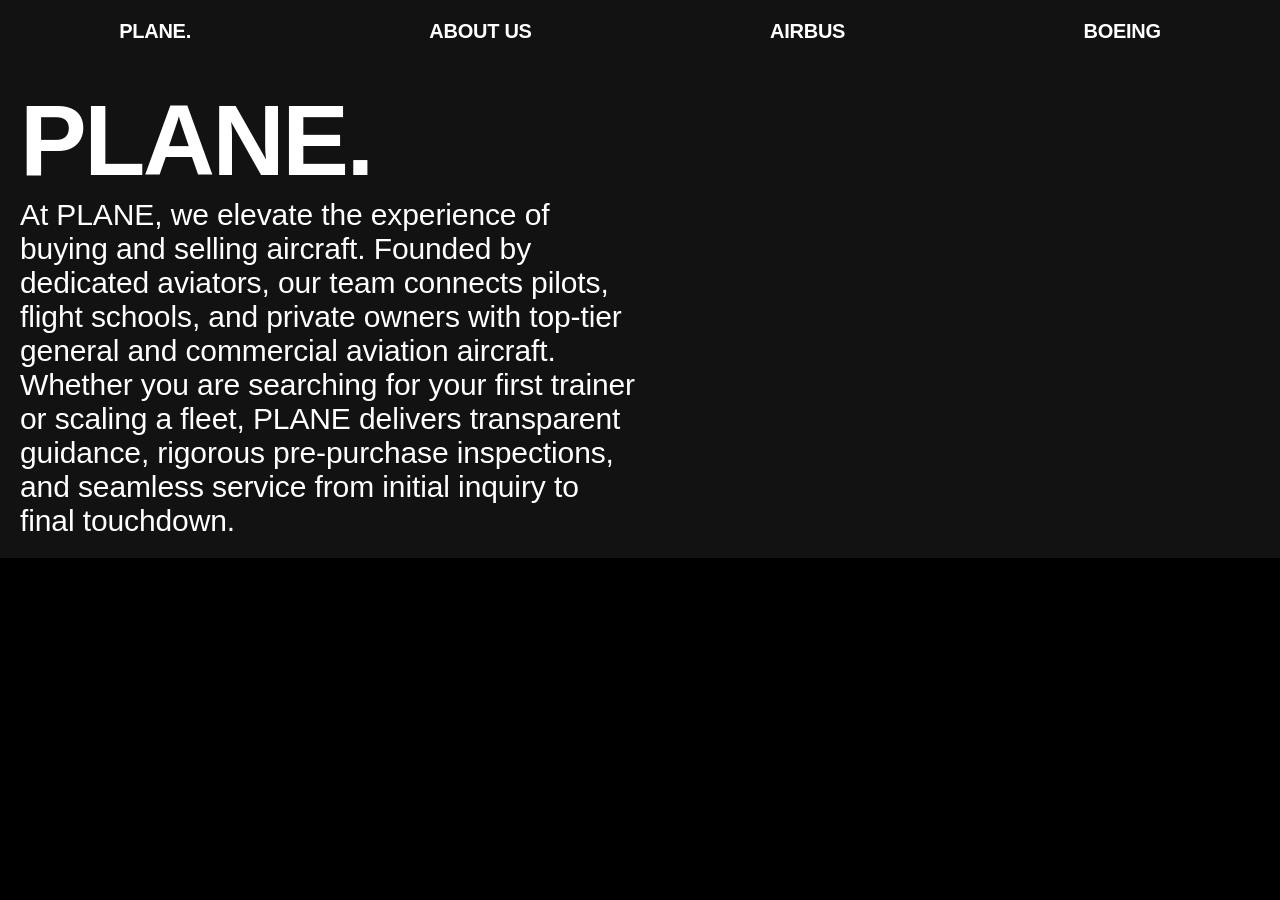
==== index.html @ 53ef4f74 "Cool" ====
<html lang="en">
<head>
    <meta charset="UTF-8">
    <meta name="viewport" content="width=, initial-scale=1.0">
    <title>Plane.</title>
    <link rel="stylesheet" href="style.css">
    
</head>
<body>
    <header class="navigate">
    <a href="#about">PLANE.</a>
    <a href="#about">ABOUT US</a>
    <a href="#airbus">AIRBUS</a>    
    <a href="#boeing">BOEING</a>
    </header>
   <div class="main-content">
    <div class="ABOUT">
        <h1>PLANE.</h1>
        <p>At PLANE, we elevate the experience of buying and selling aircraft. 
           Founded by dedicated aviators, our team connects pilots, flight schools, 
           and private owners with top-tier general and commercial aviation aircraft. 
           Whether you are searching for your first trainer or scaling a fleet, 
           PLANE delivers transparent guidance, rigorous pre-purchase inspections, 
           and seamless service from initial inquiry to final touchdown.</p>
    </div>
    
    <div class="Top">
        <video autoplay loop muted>
            <source src="plane.mp4" type="video/mp4">
            Your browser does not support the video tag.
        </video>
    </div>
</div>
    <script src="plane.js"></script>
</body>
</html>
---- style.css ----
html, body, *{
    font-size: 10px;
    box-sizing: border-box;
    margin: 0;
    padding: 0;
    
}
body::-webkit-scrollbar {
  display: none;
}
body {
  font-family: 'Inter', -apple-system, BlinkMacSystemFont, 'Helvetica Neue', Helvetica, Arial, sans-serif;
  letter-spacing: -0.011em; /* Gives it that tight, technical modern editorial feel */
  background-color: black;
}

h1, h2, h3, .navigate {
  font-family: 'Inter', sans-serif;
  font-weight: 700;
  letter-spacing: -0.025em; /* Match Anduril's display typography density */
}
header{
    margin: 0;
    display: flex;
    justify-content: space-around;
    background-color: #131212;
}
header a {
    text-decoration: none;
    color: #ffff;
  cursor: pointer;
  text-align: center;
  font-size: 2rem;
  padding: 2rem;
  
}
header a:hover{
    opacity: 0.5
    
}
.main-content {
  display: flex;
  align-items: center;
  justify-content: space-between;
  padding: 2rem;
  background-color: #131212;
  width: 100%;
  box-sizing: border-box;
  transition: transform 1s cubic-bezier(0.16, 1, 0.3, 1),
              background-color 1s ease,
              border-color 1s ease,
              box-shadow 1s ease,
              color 1s ease; /* Added for smooth text transition */
}

.ABOUT {
    width: 50%;
}

.Top {
    width: 45%;
}

.Top video {
    width: 100%;
    height: auto;
    display: block;
   
}

h1 {
    font-size: 10rem; /* Adjusted from 20rem so it fits nicely next to the video */
    color: #ffff;
}

p {
    color: #ffff;
    font-size: 3rem; /* Adjusted for better readability */
}

/* Base styling for the card */


/* The Hover State */
/* The Hover State */
.main-content:hover {
  
  background-color: #fff;
  box-shadow: 0 16px 32px rgba(0, 0, 0, 0.7);
}

/* Force text elements inside main-content to turn black on hover */
.main-content:hover h1,
.main-content:hover p {
  color: black;
  transition: color 0.3s ease;
}
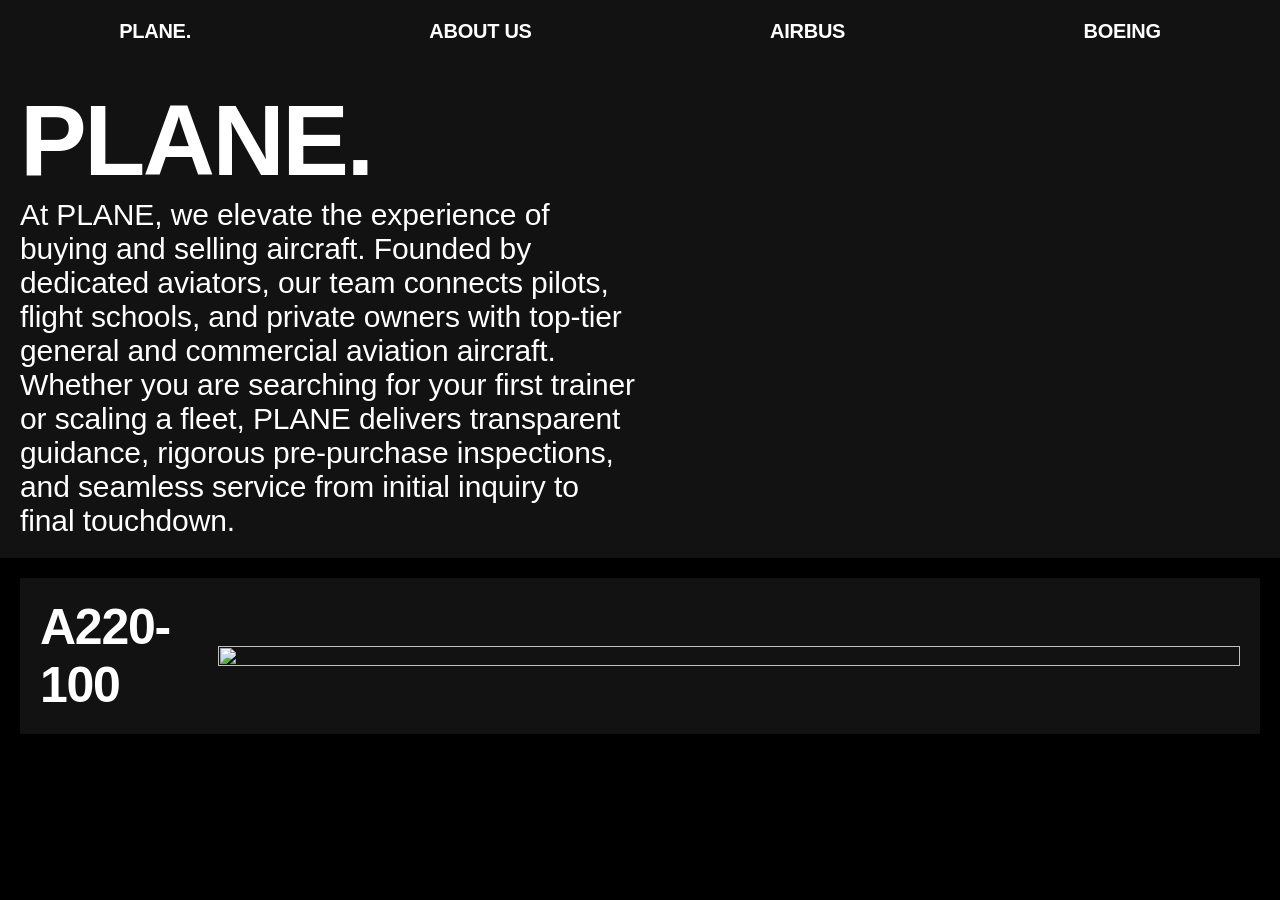
==== commit 0c96c67f: "6" ====
--- a/index.html
+++ b/index.html
@@ -31,6 +31,13 @@
         </video>
     </div>
 </div>
+<div class="container">
+<div class="card">
+        <h2 class="card-header">A220-100</h2>
+        <img src="https://encrypted-tbn1.gstatic.com/licensed-image?q=tbn:ANd9GcSKu6mQt4HBHZ-F_KvKu3TH2N2bDoMMQAUmOzMV6qWQirUjrm4Hdddm3BwgilgSZl32BV92_m4as-ddnFs" alt="" />
+        <p></p>
+      </div>
     <script src="plane.js"></script>
+    </div>
 </body>
 </html>
--- a/style.css
+++ b/style.css
@@ -94,4 +94,30 @@
 .main-content:hover p {
   color: black;
   transition: color 0.3s ease;
-}+}
+
+
+.container {
+  padding: 2rem;
+}
+.card {
+  display: flex;
+  align-items: center;
+  justify-content: space-between;
+  padding: 2rem;
+  background-color: #131212;
+  width: 100%;
+
+}
+
+.card h2 {
+    font-size: 5rem;
+    color: #ffff;
+
+  }
+
+.card img {
+  width: 100%;
+  height: auto;
+  display: block;
+  }
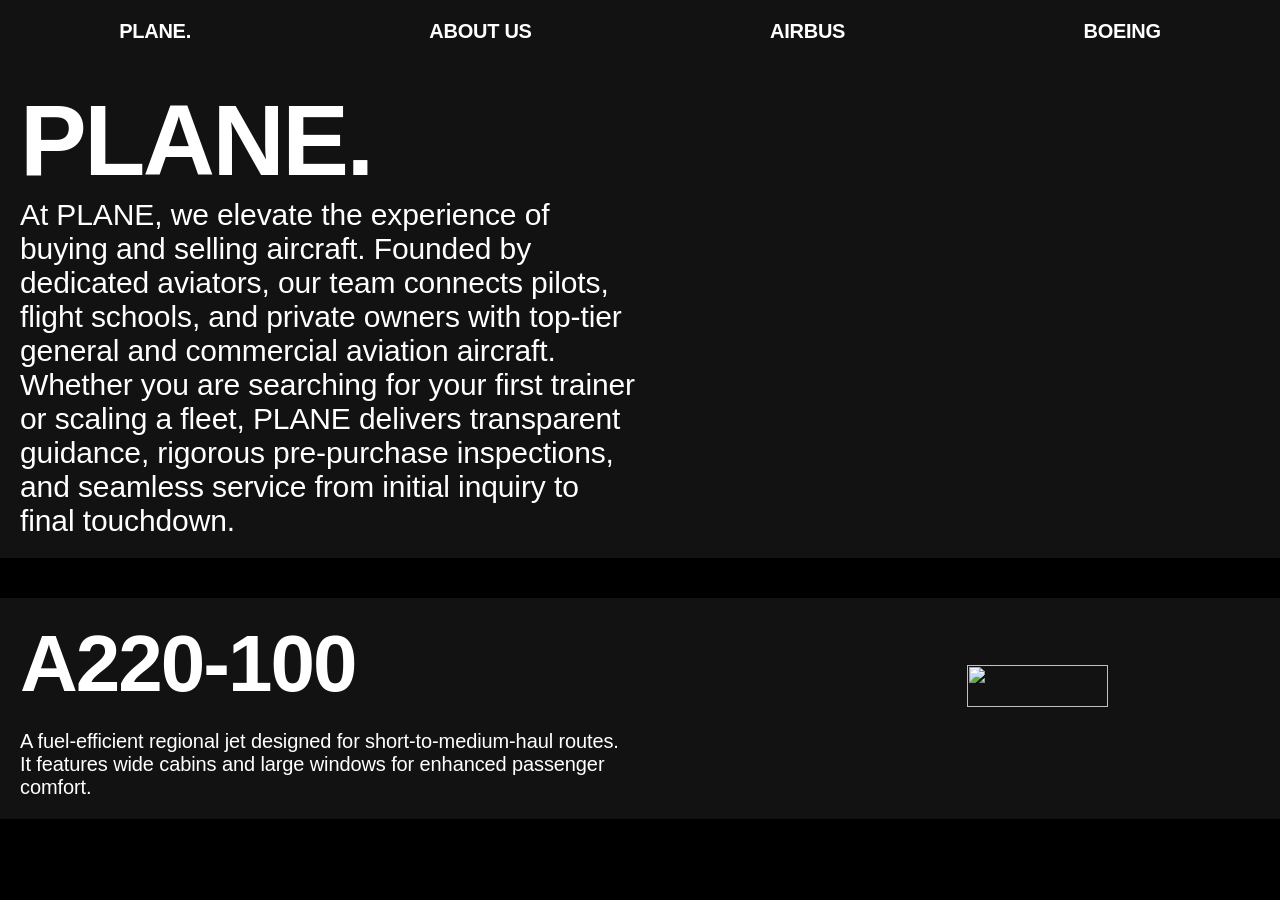
==== commit 09d0a382: "COOlio" ====
--- a/index.html
+++ b/index.html
@@ -35,7 +35,9 @@
 <div class="card">
         <h2 class="card-header">A220-100</h2>
         <img src="https://encrypted-tbn1.gstatic.com/licensed-image?q=tbn:ANd9GcSKu6mQt4HBHZ-F_KvKu3TH2N2bDoMMQAUmOzMV6qWQirUjrm4Hdddm3BwgilgSZl32BV92_m4as-ddnFs" alt="" />
-        <p></p>
+        <p>A fuel-efficient regional jet designed for short-to-medium-haul routes.
+             It features wide cabins and large windows for enhanced passenger comfort.
+            </p>
       </div>
     <script src="plane.js"></script>
     </div>
--- a/style.css
+++ b/style.css
@@ -97,27 +97,57 @@
 }
 
 
-.container {
-  padding: 2rem;
+
+.card {
+    display: grid;
+    grid-template-columns: 1fr 1fr; /* Two equal columns: Left for text, Right for image */
+    grid-template-rows: auto auto;    /* Rows for h2 and p */
+    align-items: center;
+    padding: 2rem;
+    background-color: #131212;
+    width: 100vw;
+    margin: 4rem auto;
+    gap: 2rem;
+     transition: transform 1s cubic-bezier(0.16, 1, 0.3, 1),
+              background-color 1s ease,
+              border-color 1s ease,
+              box-shadow 1s ease,
+              color 1s ease; /* Added for smooth text transition */
 }
-.card {
-  display: flex;
-  align-items: center;
-  justify-content: space-between;
-  padding: 2rem;
-  background-color: #131212;
-  width: 100%;
+
+.card h2 {
+    grid-column: 1;
+    grid-row: 1;
+    font-size: 8rem;
+    color: #ffff;
+}
+
+.card p {
+    grid-column: 1;
+    grid-row: 2;
+    font-size: 2rem;
+    color: #ffff;
+}
+
+.card img {
+    grid-column: 2;
+    grid-row: 1 / span 2;
+    justify-self: end;
+    width: 48%; /* Increase this value (e.g., 48% or 50%) to make it larger */
+    height: auto;
 
 }
 
-.card h2 {
-    font-size: 5rem;
-    color: #ffff;
+.card:hover {
+  
+  background-color: #fff;
+  box-shadow: 0 16px 32px rgba(0, 0, 0, 0.7);
+}
 
-  }
+/* Force text elements inside main-content to turn black on hover */
+.card:hover h2,
+.card:hover p {
+  color: black;
+  transition: color 0.3s ease;
+}
 
-.card img {
-  width: 100%;
-  height: auto;
-  display: block;
-  }
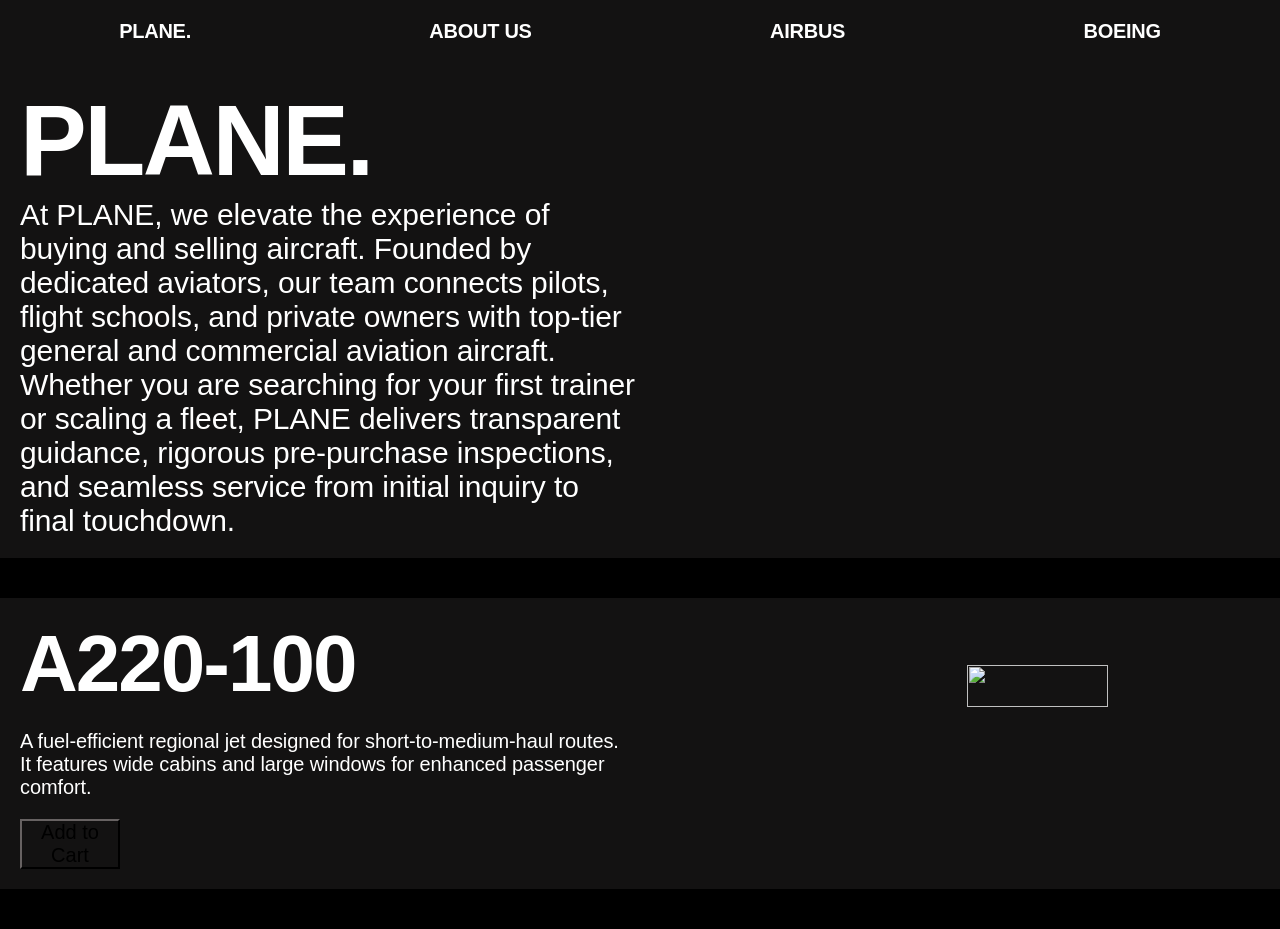
==== commit f2326c74: "kududfguyguyduyduyauydcuydguduyduysdguysdcgsyducg dhrfiusghkj,wgfduyskh" ====
--- a/index.html
+++ b/index.html
@@ -38,6 +38,7 @@
         <p>A fuel-efficient regional jet designed for short-to-medium-haul routes.
              It features wide cabins and large windows for enhanced passenger comfort.
             </p>
+        <button>Add to Cart</button>
       </div>
     <script src="plane.js"></script>
     </div>
--- a/style.css
+++ b/style.css
@@ -137,7 +137,12 @@
     height: auto;
 
 }
-
+.card button{
+  font-size: 2rem;
+  width: 10rem;
+  background-color: #131212;
+  border-color: #131212;
+}
 .card:hover {
   
   background-color: #fff;
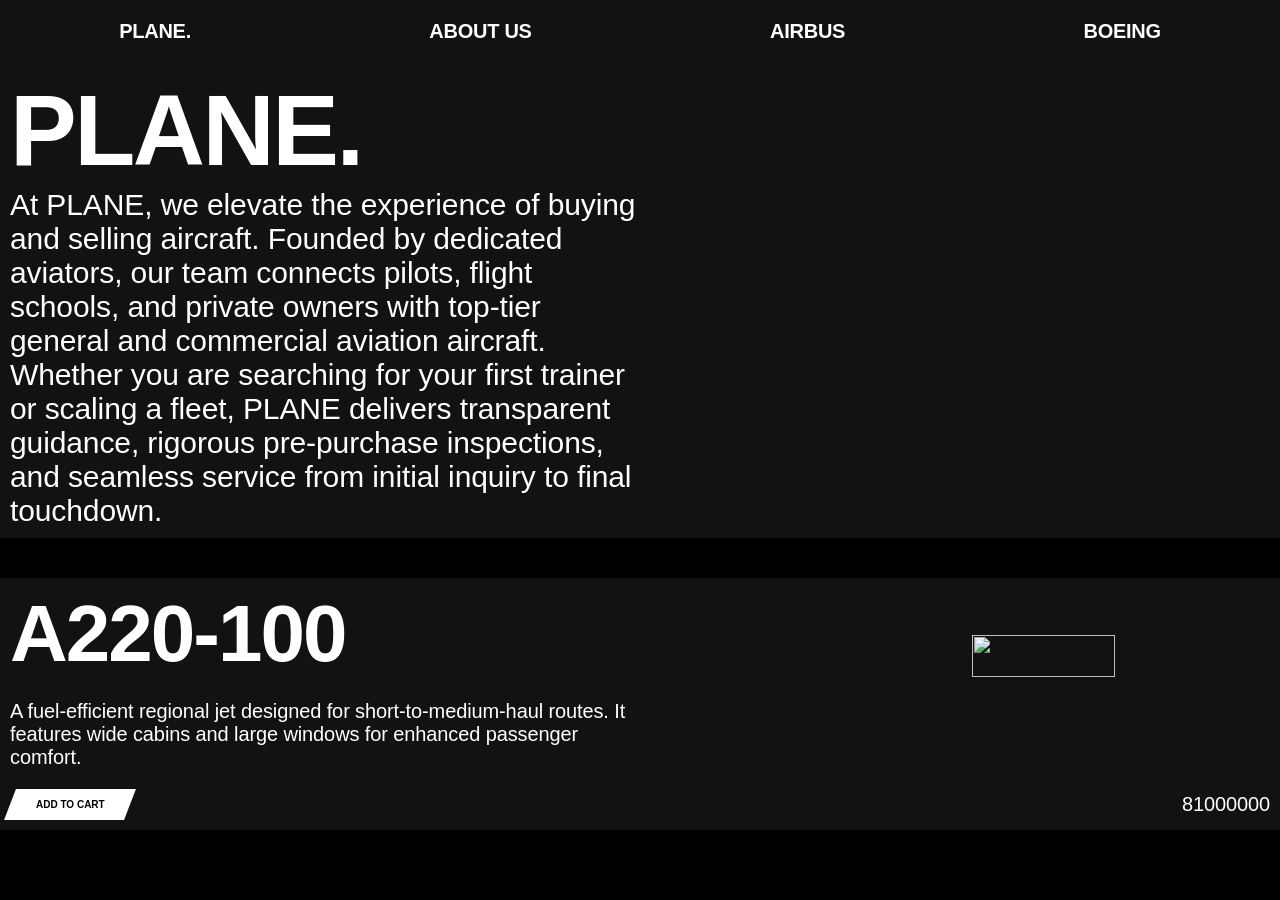
==== commit 5a2c8865: "FIYAA" ====
--- a/index.html
+++ b/index.html
@@ -35,10 +35,14 @@
 <div class="card">
         <h2 class="card-header">A220-100</h2>
         <img src="https://encrypted-tbn1.gstatic.com/licensed-image?q=tbn:ANd9GcSKu6mQt4HBHZ-F_KvKu3TH2N2bDoMMQAUmOzMV6qWQirUjrm4Hdddm3BwgilgSZl32BV92_m4as-ddnFs" alt="" />
-        <p>A fuel-efficient regional jet designed for short-to-medium-haul routes.
+        <p class="desc">A fuel-efficient regional jet designed for short-to-medium-haul routes.
              It features wide cabins and large windows for enhanced passenger comfort.
             </p>
-        <button>Add to Cart</button>
+            
+        <button>
+            <span>ADD TO CART</span>
+        </button>
+        <p class="price">81000000</p>
       </div>
     <script src="plane.js"></script>
     </div>
--- a/style.css
+++ b/style.css
@@ -42,7 +42,7 @@
   display: flex;
   align-items: center;
   justify-content: space-between;
-  padding: 2rem;
+  padding: 1rem;
   background-color: #131212;
   width: 100%;
   box-sizing: border-box;
@@ -103,7 +103,7 @@
     grid-template-columns: 1fr 1fr; /* Two equal columns: Left for text, Right for image */
     grid-template-rows: auto auto;    /* Rows for h2 and p */
     align-items: center;
-    padding: 2rem;
+    padding: 1rem;
     background-color: #131212;
     width: 100vw;
     margin: 4rem auto;
@@ -122,13 +122,19 @@
     color: #ffff;
 }
 
-.card p {
+.card .desc {
     grid-column: 1;
     grid-row: 2;
     font-size: 2rem;
     color: #ffff;
 }
-
+.card .price {
+    grid-column: 2;
+    grid-row: 3;
+    font-size: 2rem;
+    color: #ffff;
+    justify-self: end;
+}
 .card img {
     grid-column: 2;
     grid-row: 1 / span 2;
@@ -137,12 +143,8 @@
     height: auto;
 
 }
-.card button{
-  font-size: 2rem;
-  width: 10rem;
-  background-color: #131212;
-  border-color: #131212;
-}
+
+
 .card:hover {
   
   background-color: #fff;
@@ -156,3 +158,50 @@
   transition: color 0.3s ease;
 }
 
+
+/* From Uiverse.io by mrhyddenn */ 
+.card button {
+  background: #fff;
+  border: none;
+  padding: 10px 10px;
+  display: inline-block;
+  font-size: 15px;
+  font-weight: 600;
+  width: 120px;
+  text-transform: uppercase;
+  cursor: pointer;
+  transform: skew(-21deg);
+}
+
+.card span {
+  display: inline-block;
+  transform: skew(21deg);
+}
+
+.card button::before {
+  content: '';
+  position: absolute;
+  top: 0;
+  bottom: 0;
+  right: 100%;
+  left: 0;
+  background: rgb(20, 20, 20);
+  opacity: 0;
+  z-index: -1;
+  transition: all 0.5s;
+}
+
+.card button:hover {
+  color: #ffff;
+}
+
+.card:hover{
+button{
+  color: #ffff;
+}
+button:before {
+  left: 0;
+  right: 0;
+  opacity: 1;
+}
+}
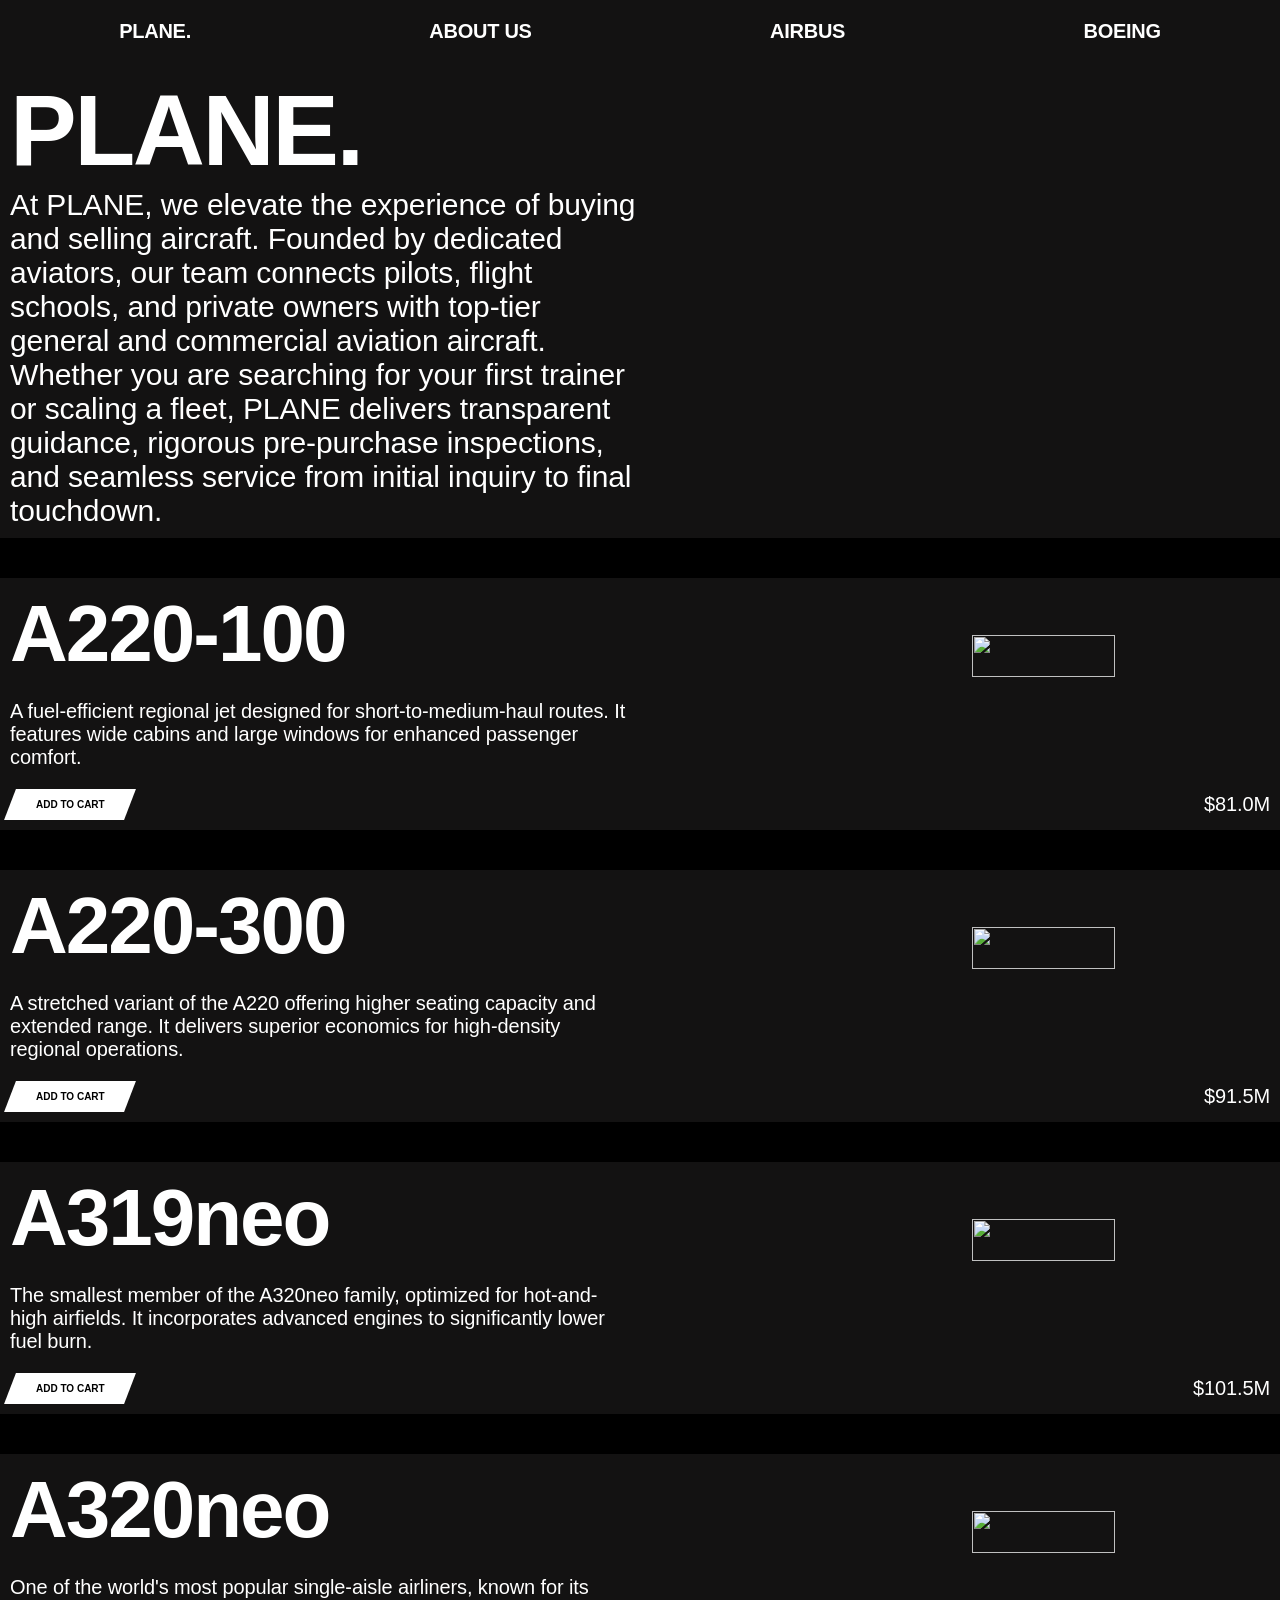
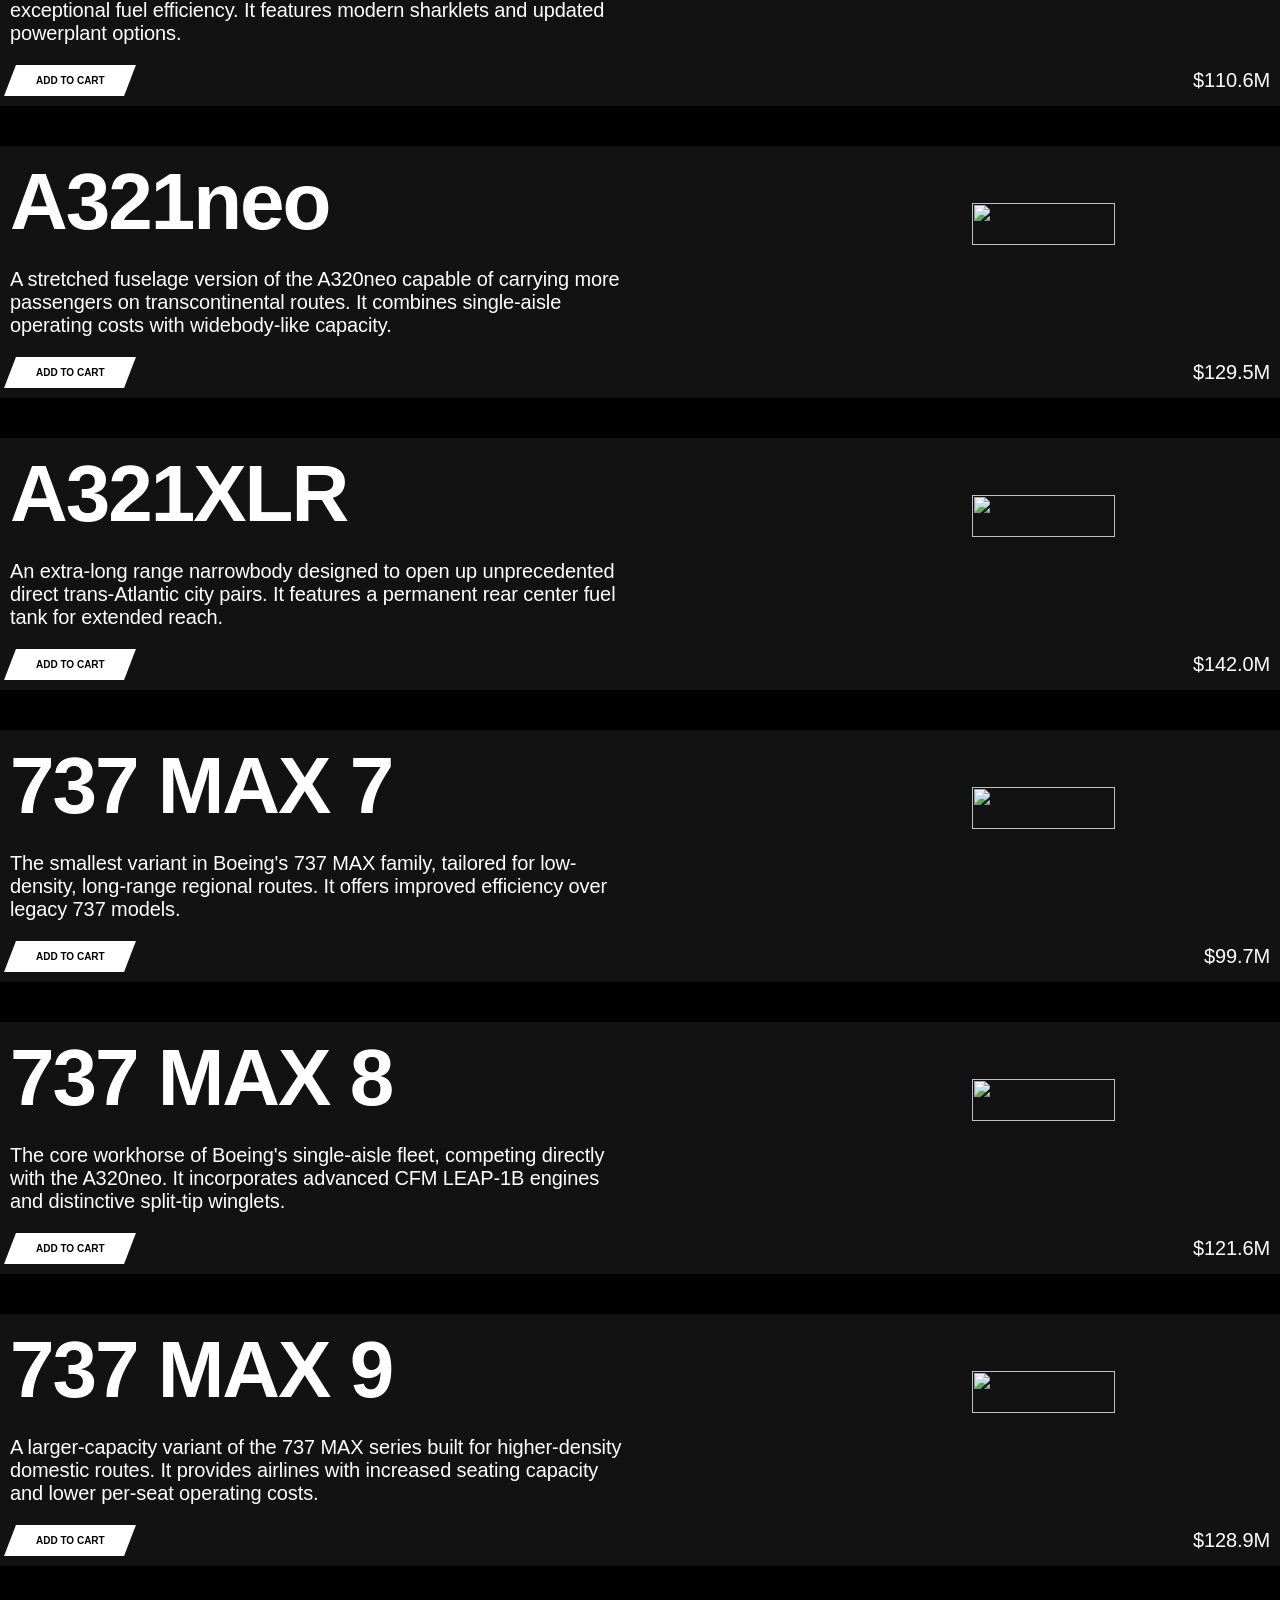
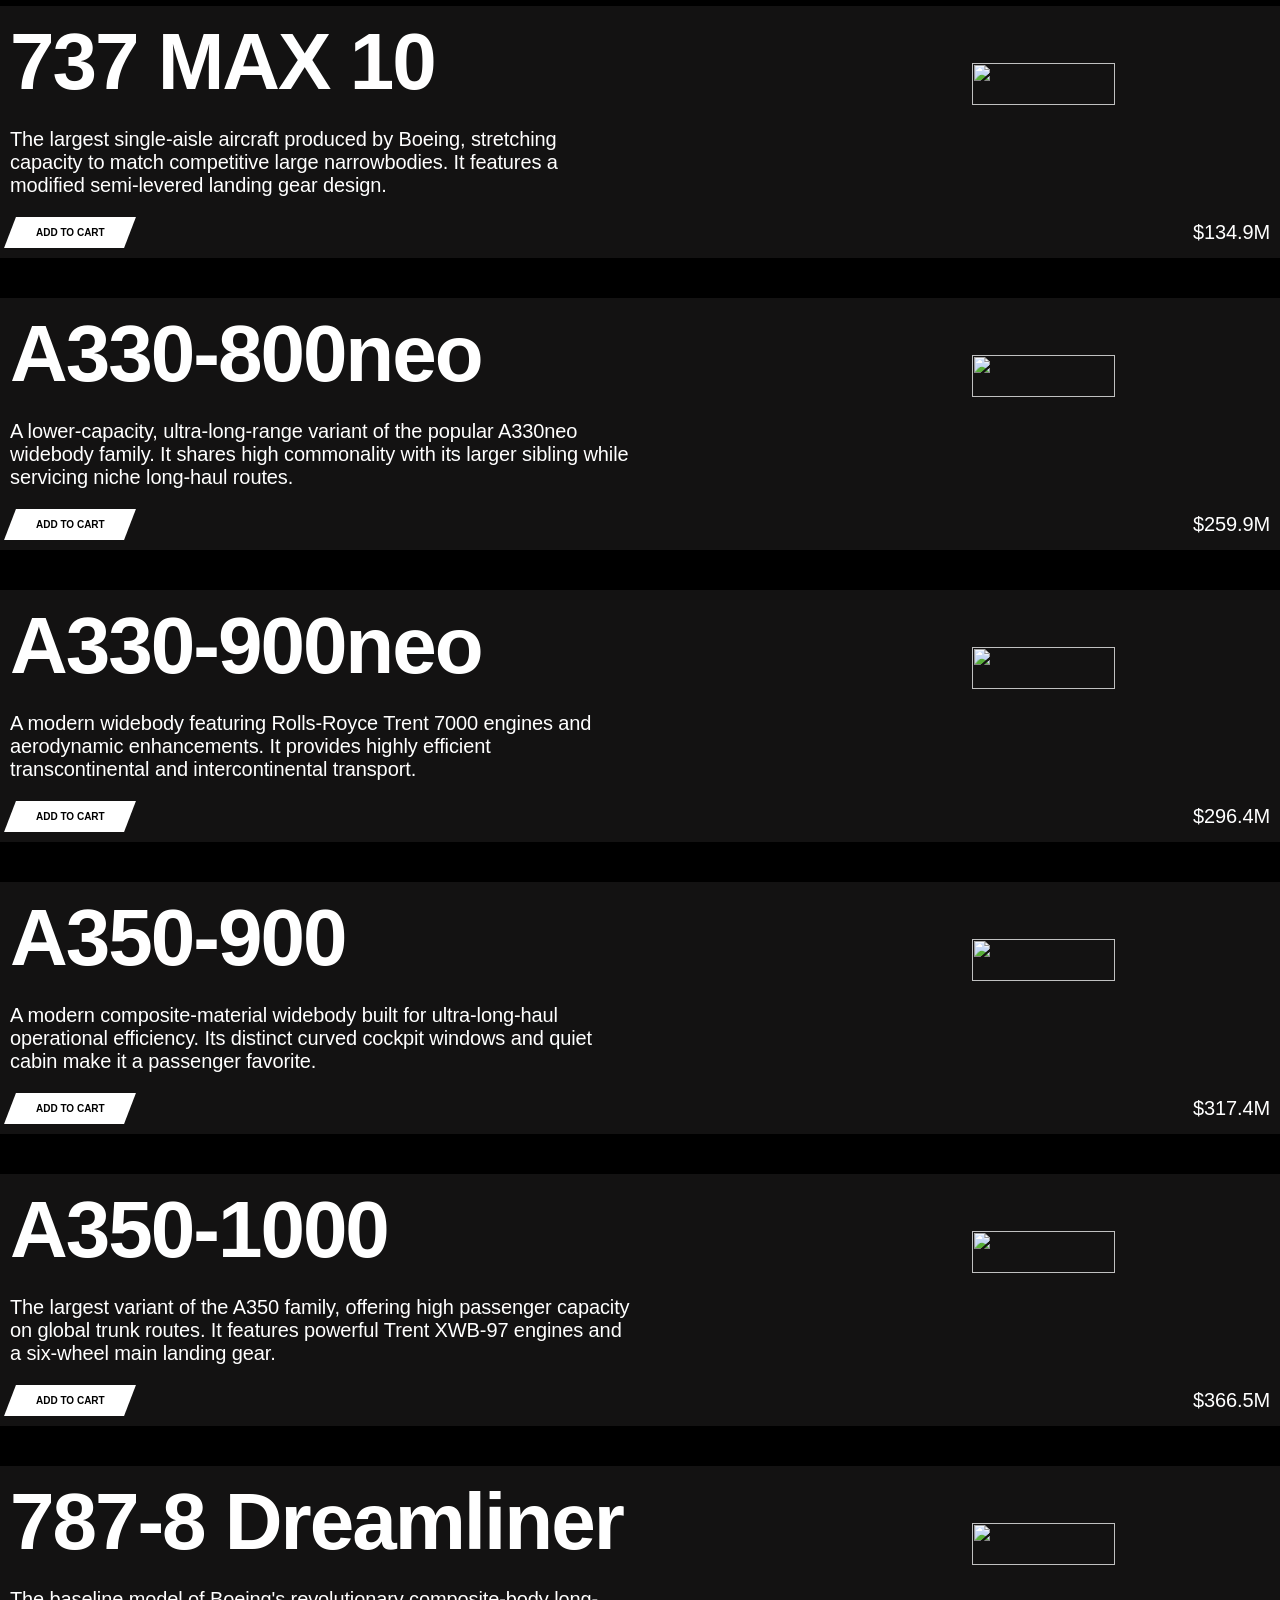
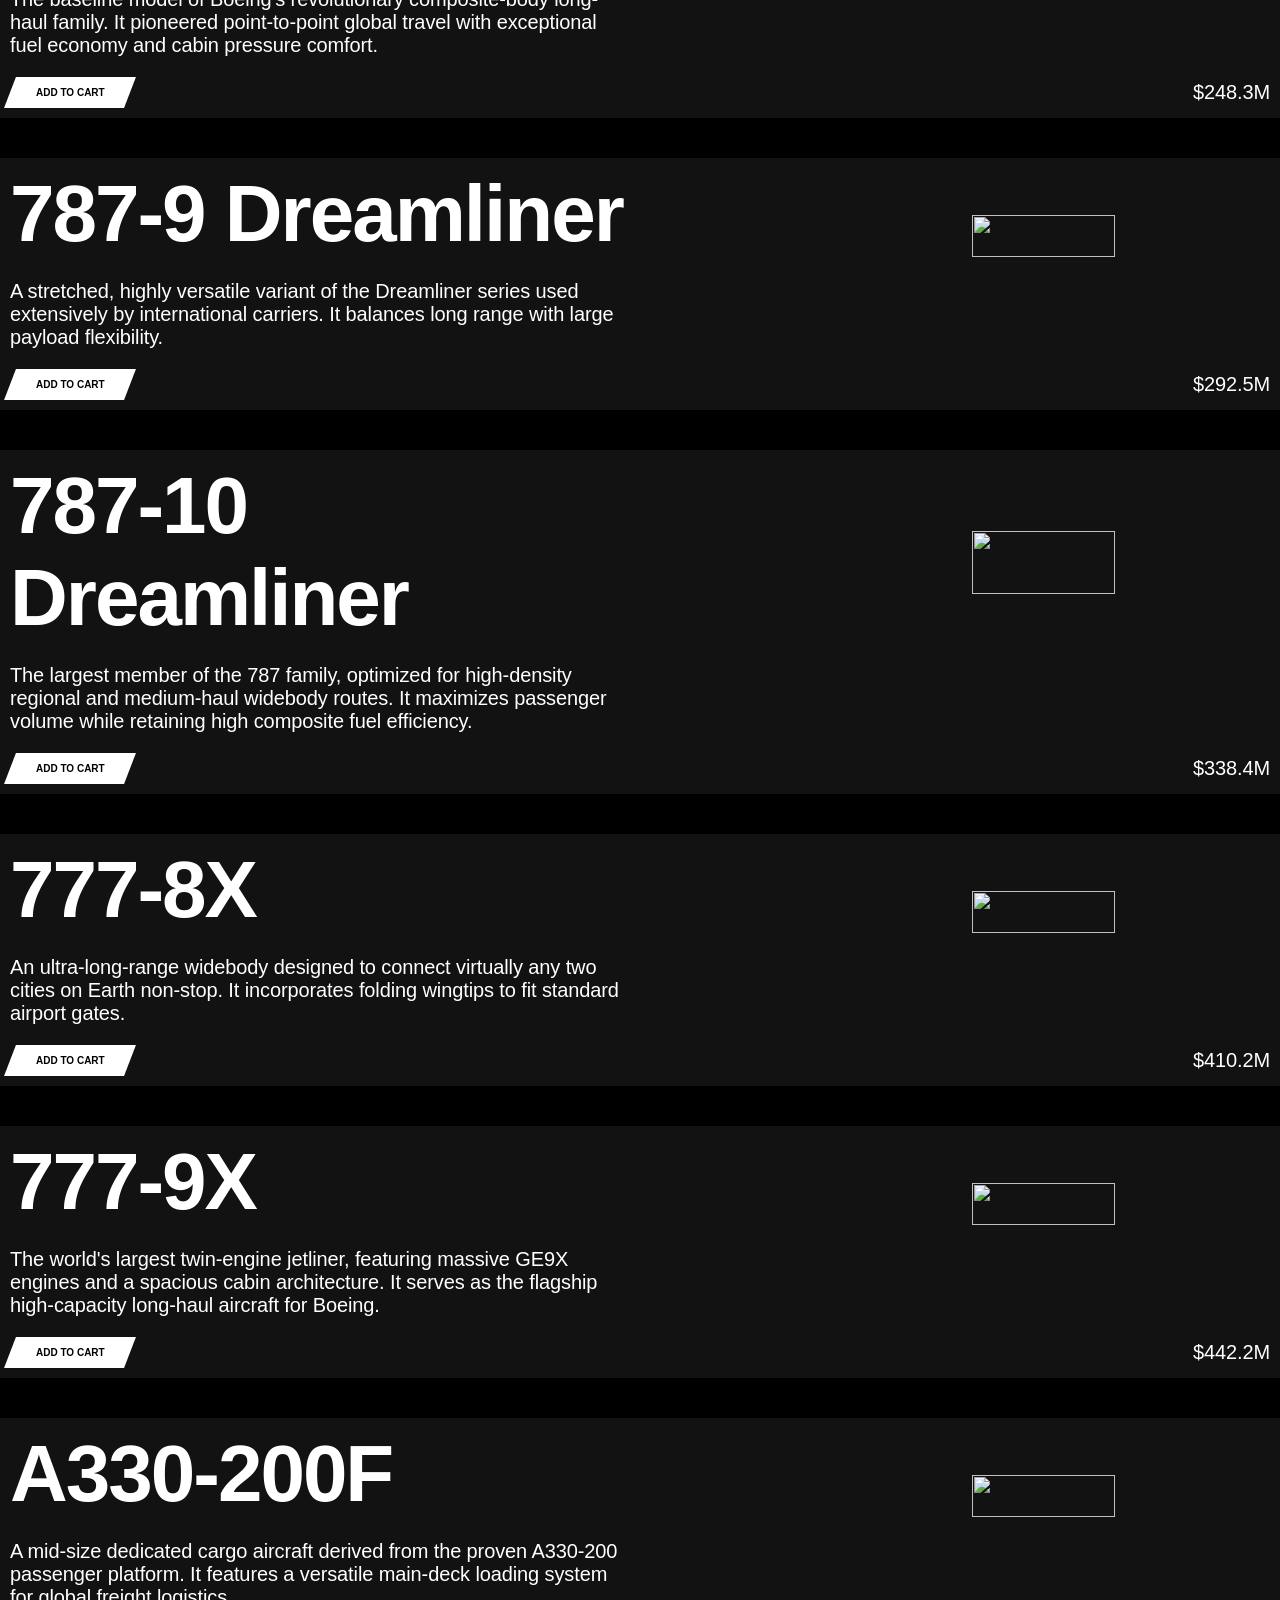
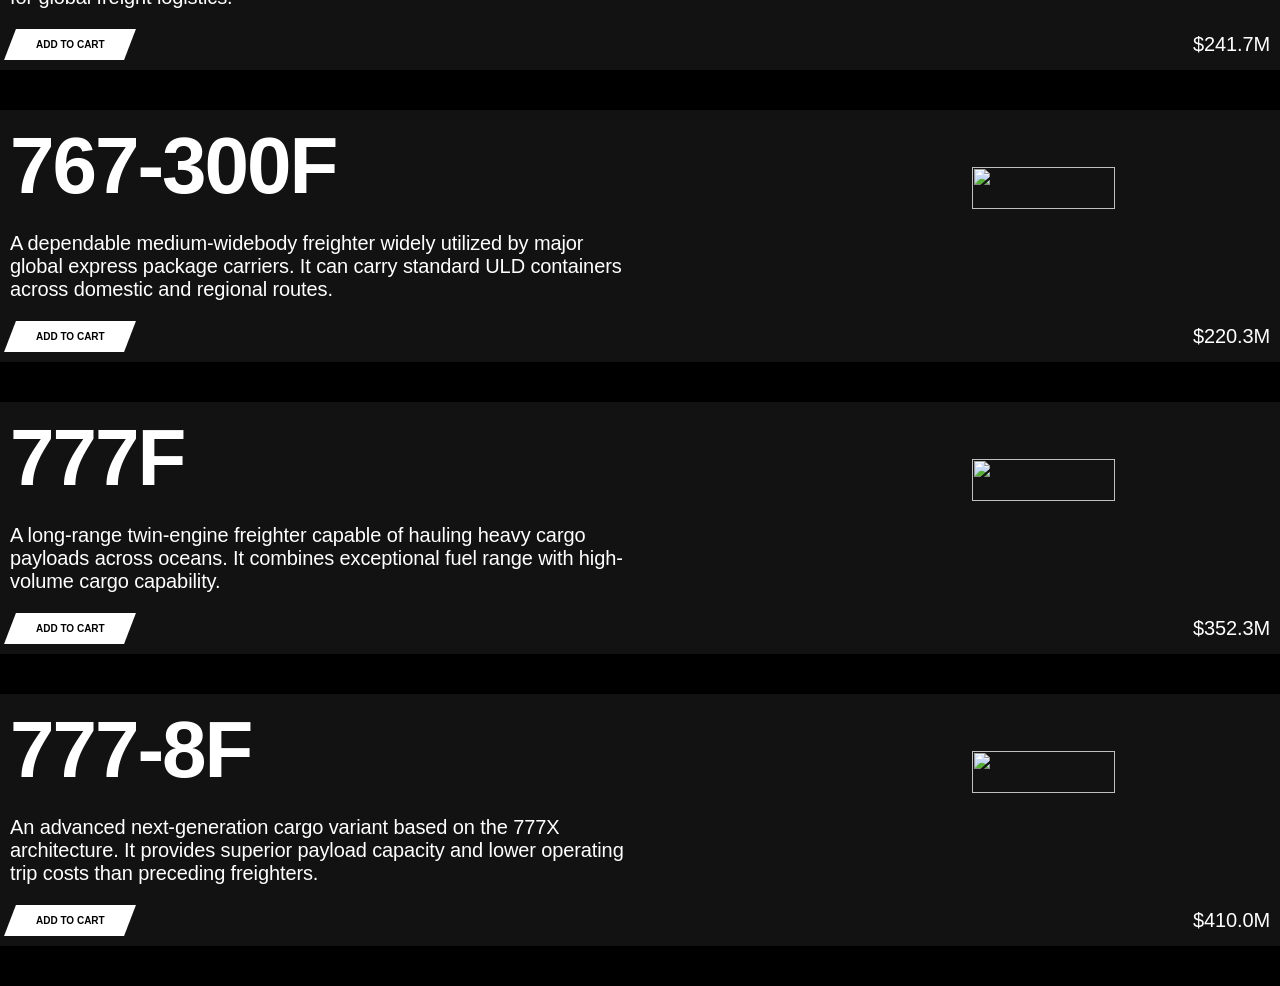
==== commit df45db1d: "almost" ====
--- a/index.html
+++ b/index.html
@@ -32,10 +32,10 @@
     </div>
 </div>
 <div class="container">
-<div class="card">
+<!-- <div class="card">
         <h2 class="card-header">A220-100</h2>
         <img src="https://encrypted-tbn1.gstatic.com/licensed-image?q=tbn:ANd9GcSKu6mQt4HBHZ-F_KvKu3TH2N2bDoMMQAUmOzMV6qWQirUjrm4Hdddm3BwgilgSZl32BV92_m4as-ddnFs" alt="" />
-        <p class="desc">A fuel-efficient regional jet designed for short-to-medium-haul routes.
+        <p class="desc">A fuel-efficien tregional jet designed for short-to-medium-haul routes.
              It features wide cabins and large windows for enhanced passenger comfort.
             </p>
             
@@ -43,7 +43,7 @@
             <span>ADD TO CART</span>
         </button>
         <p class="price">81000000</p>
-      </div>
+      </div> -->
     <script src="plane.js"></script>
     </div>
 </body>
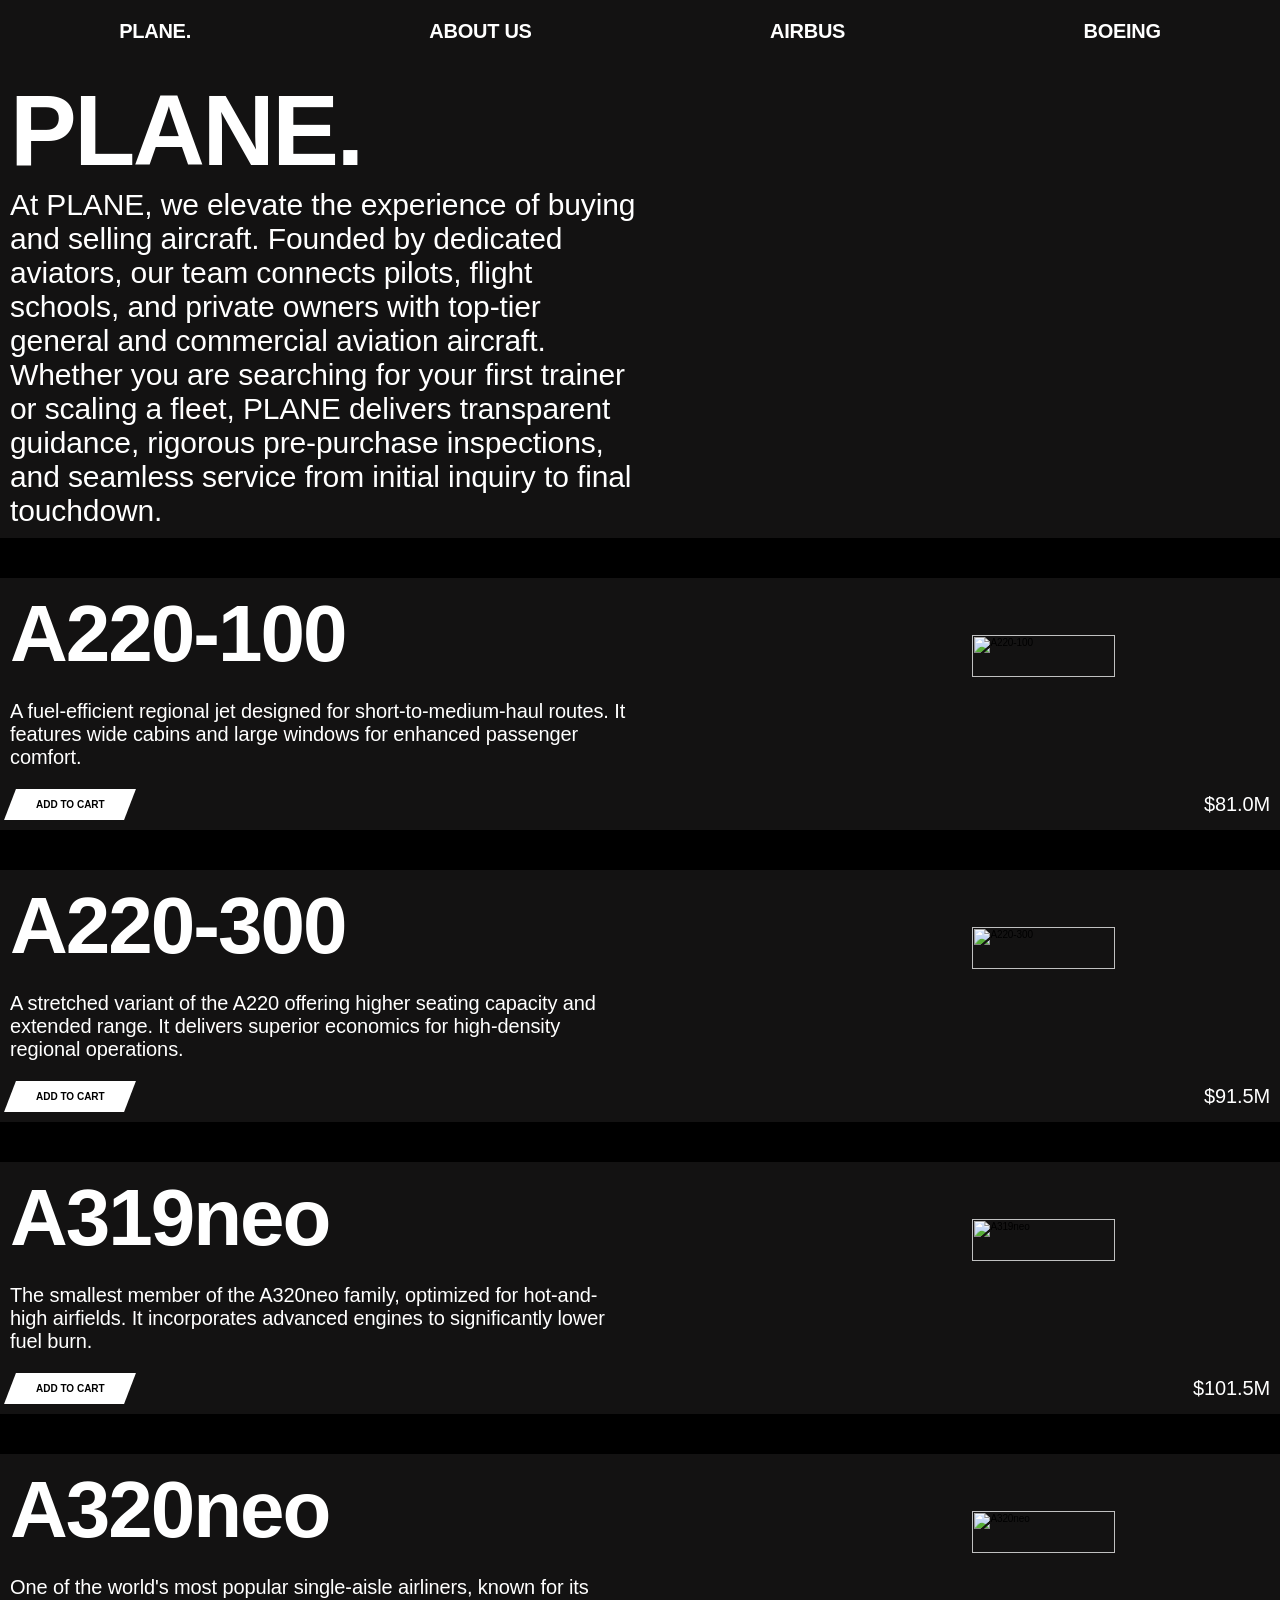
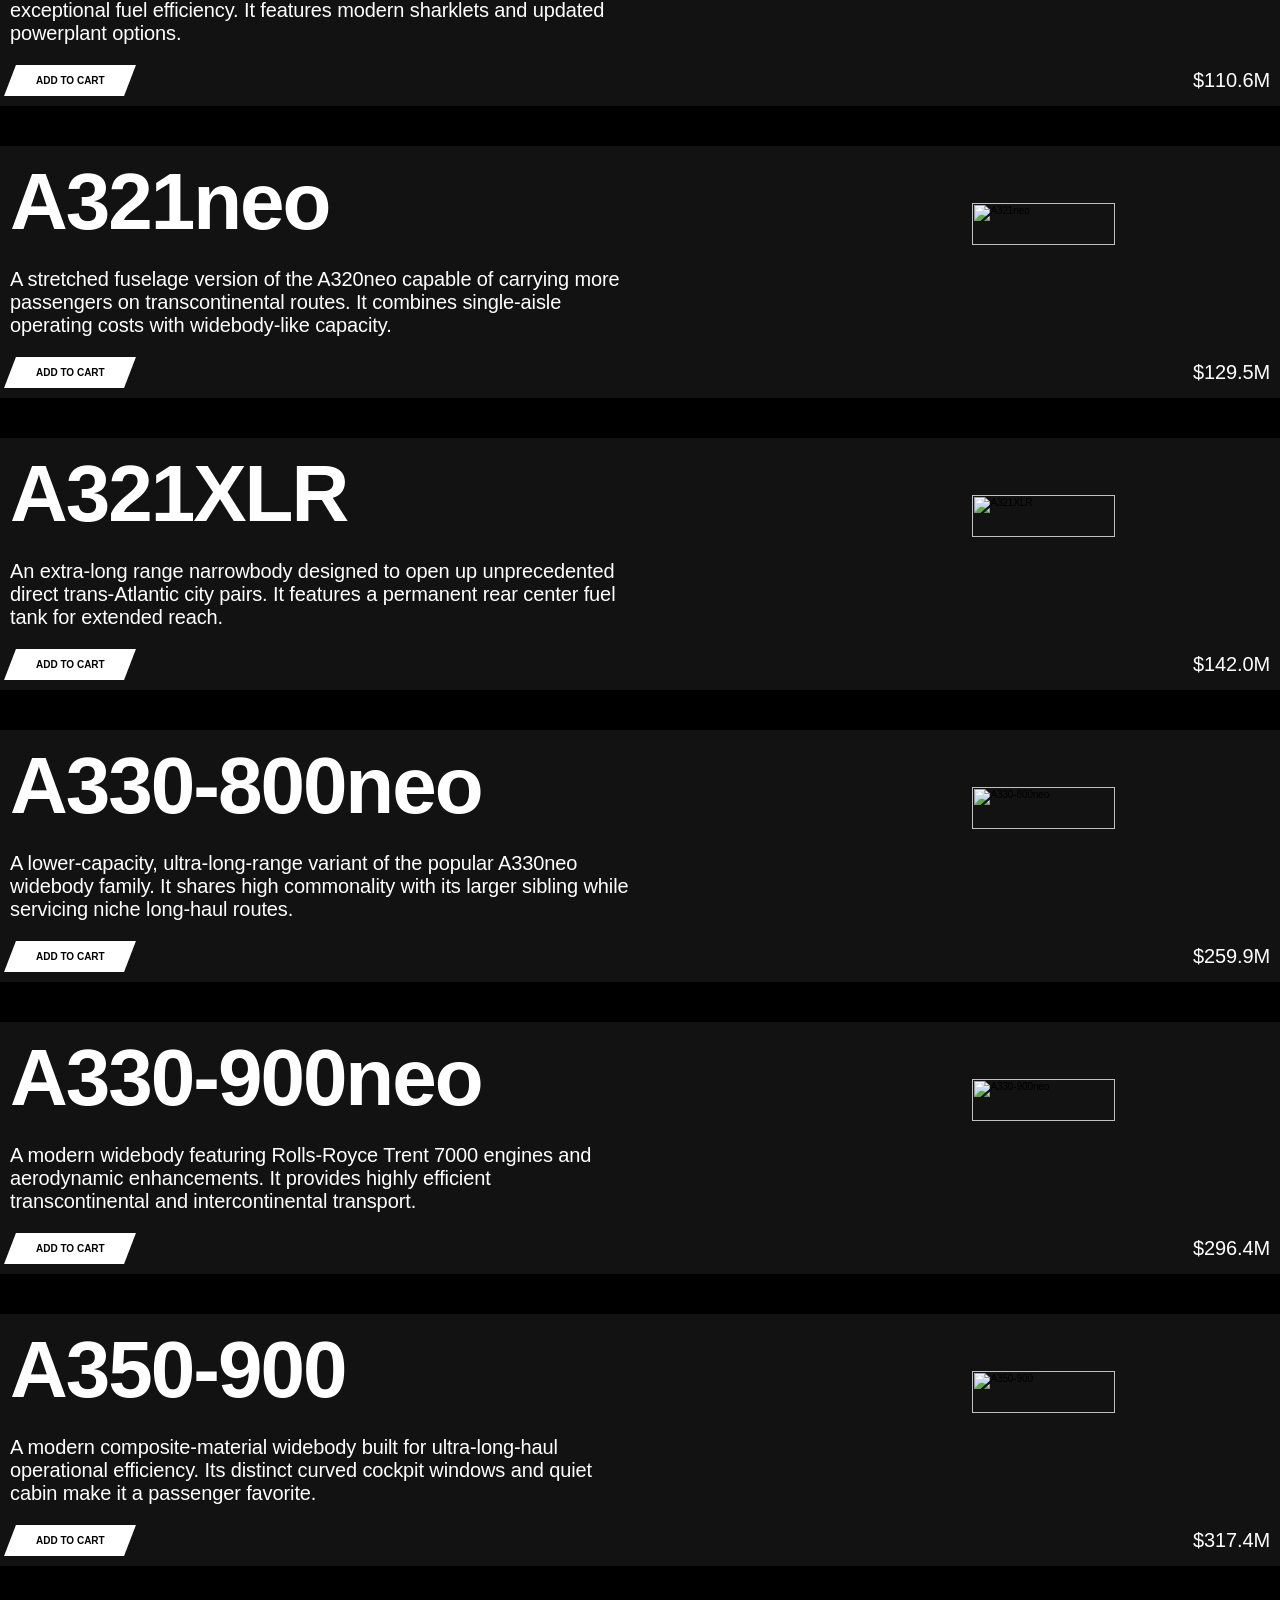
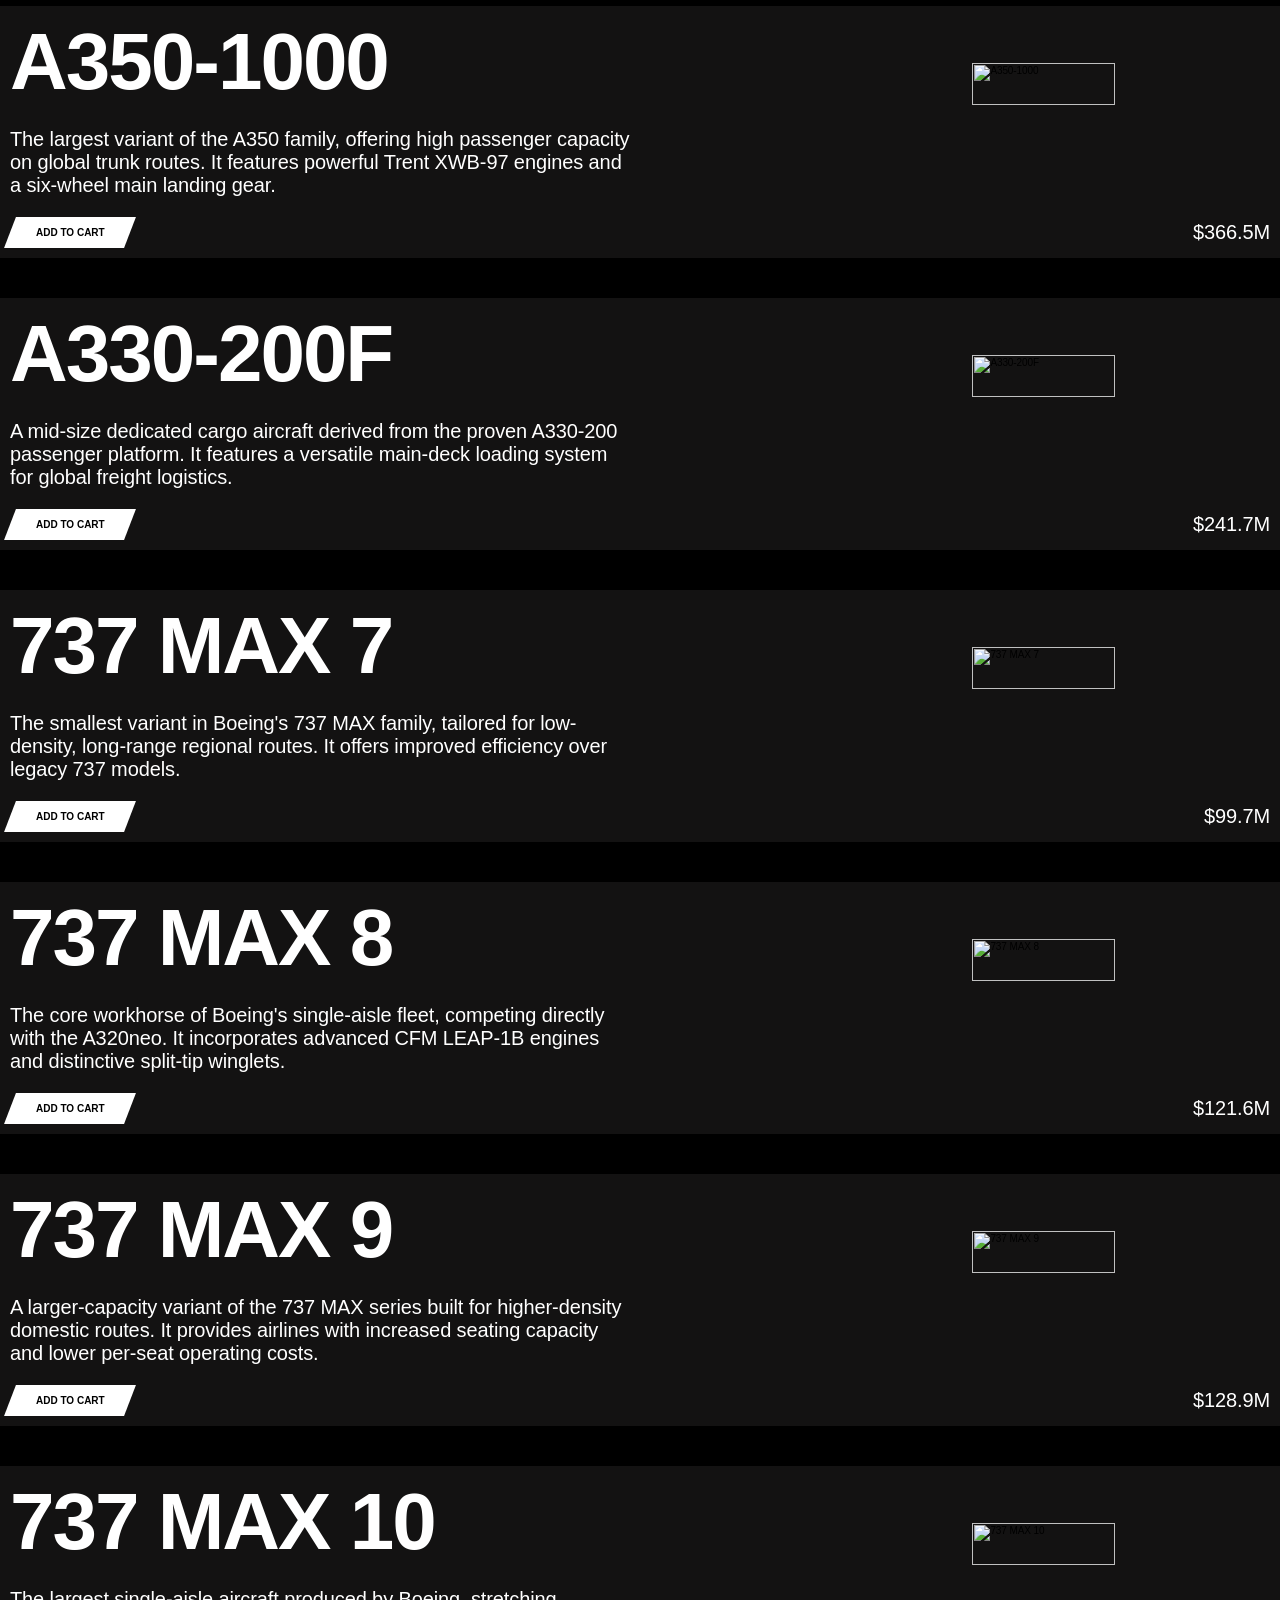
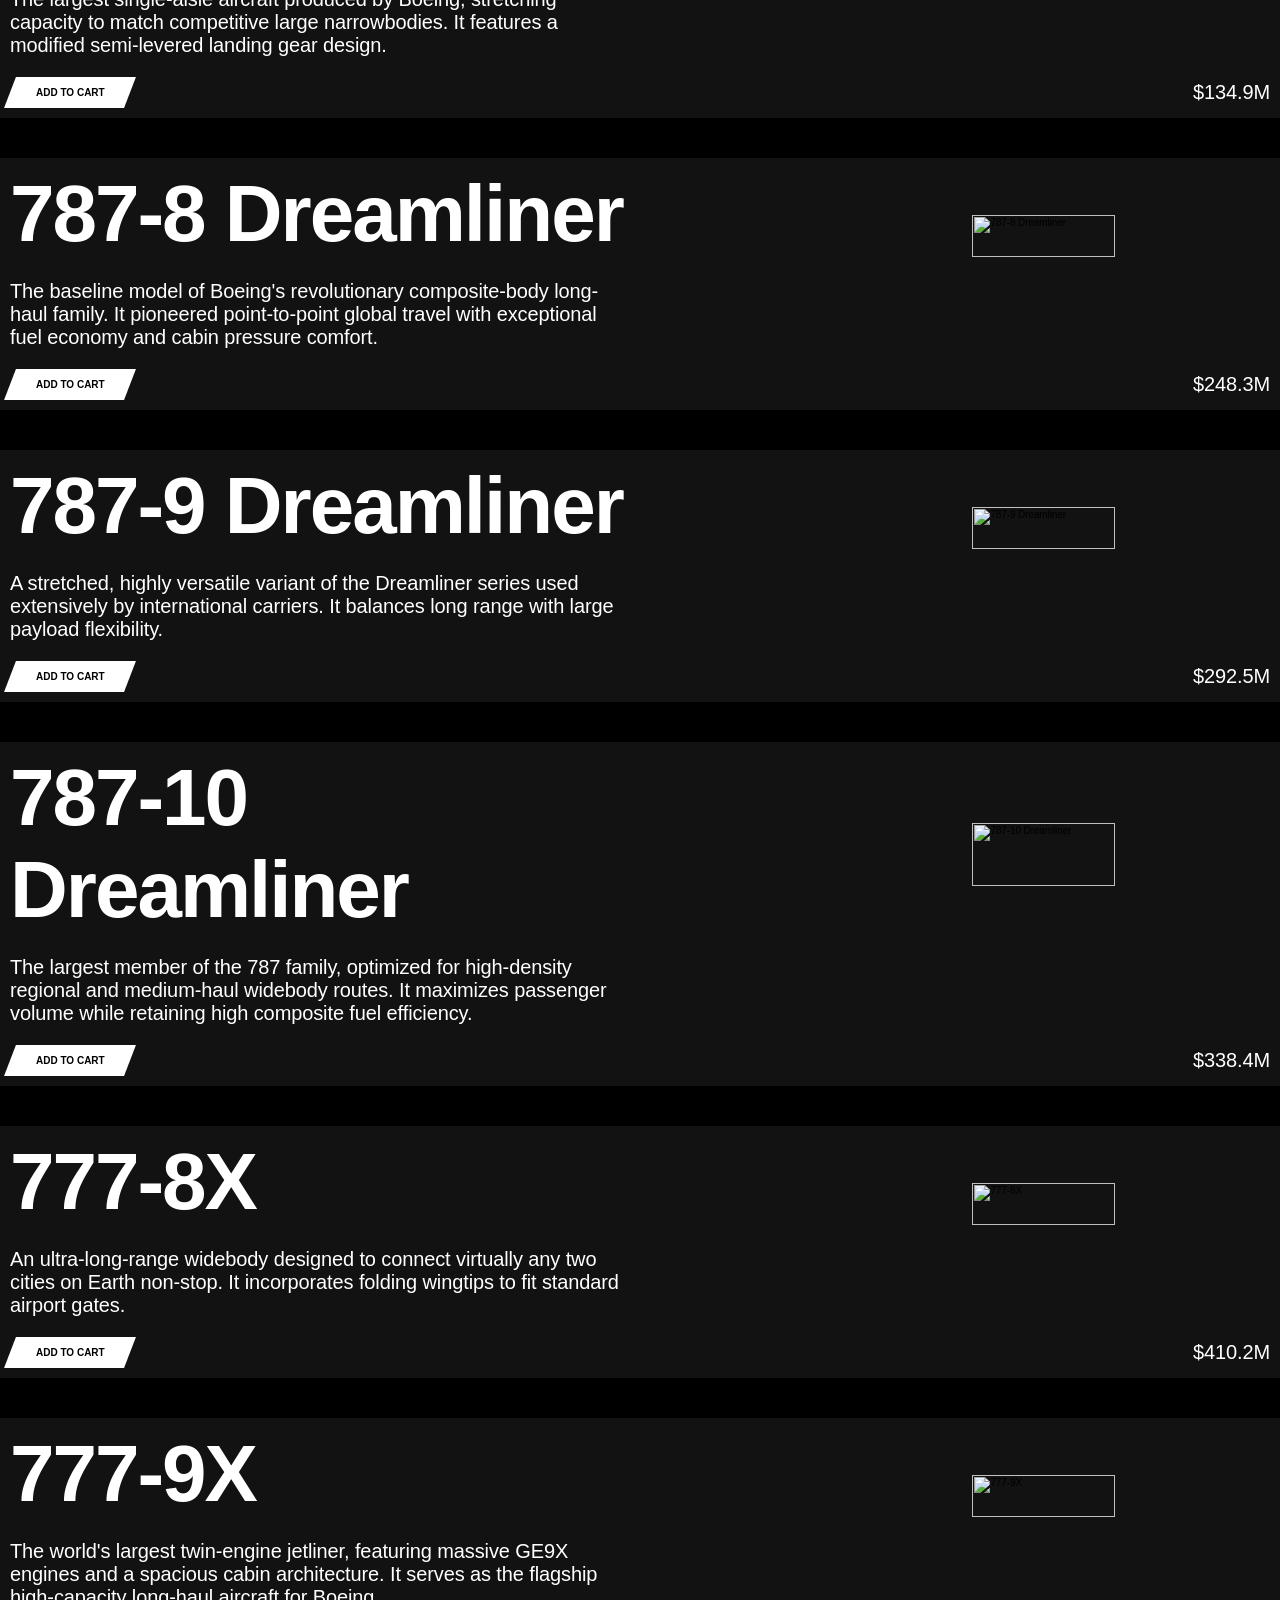
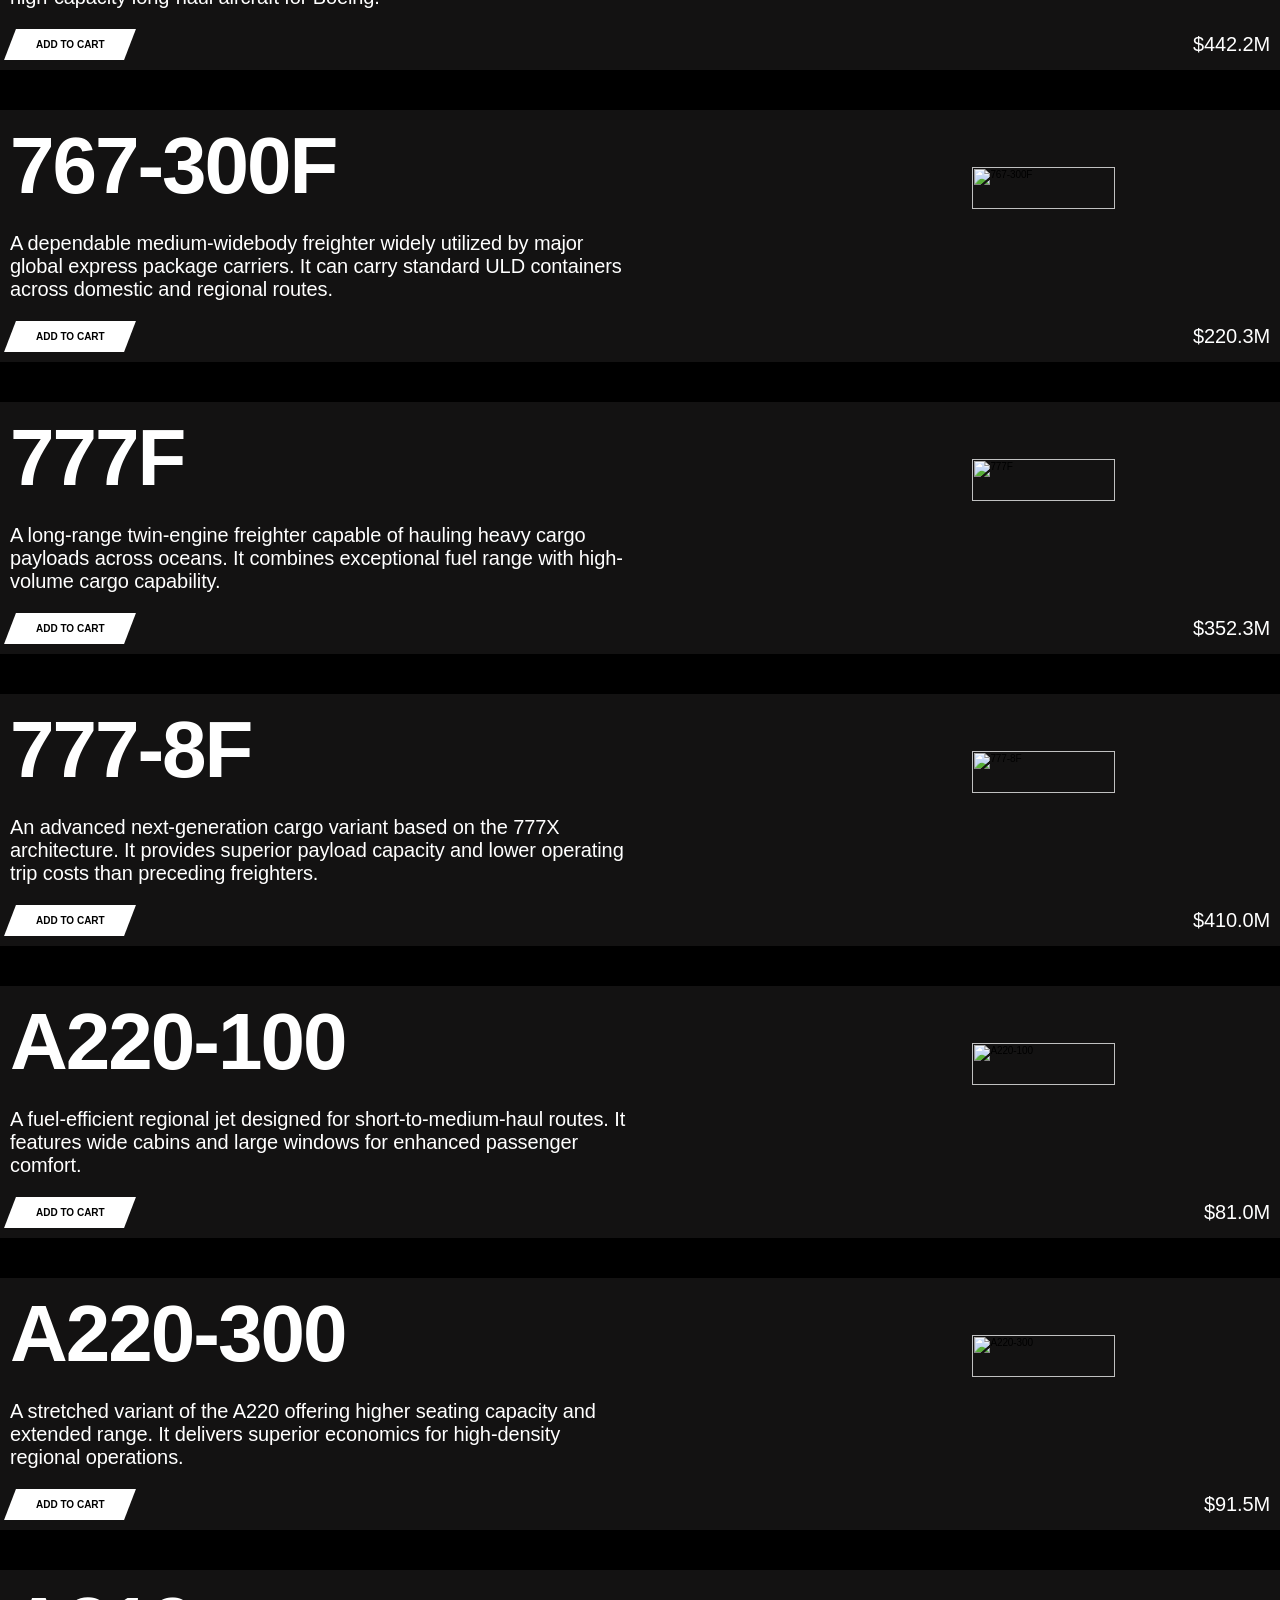
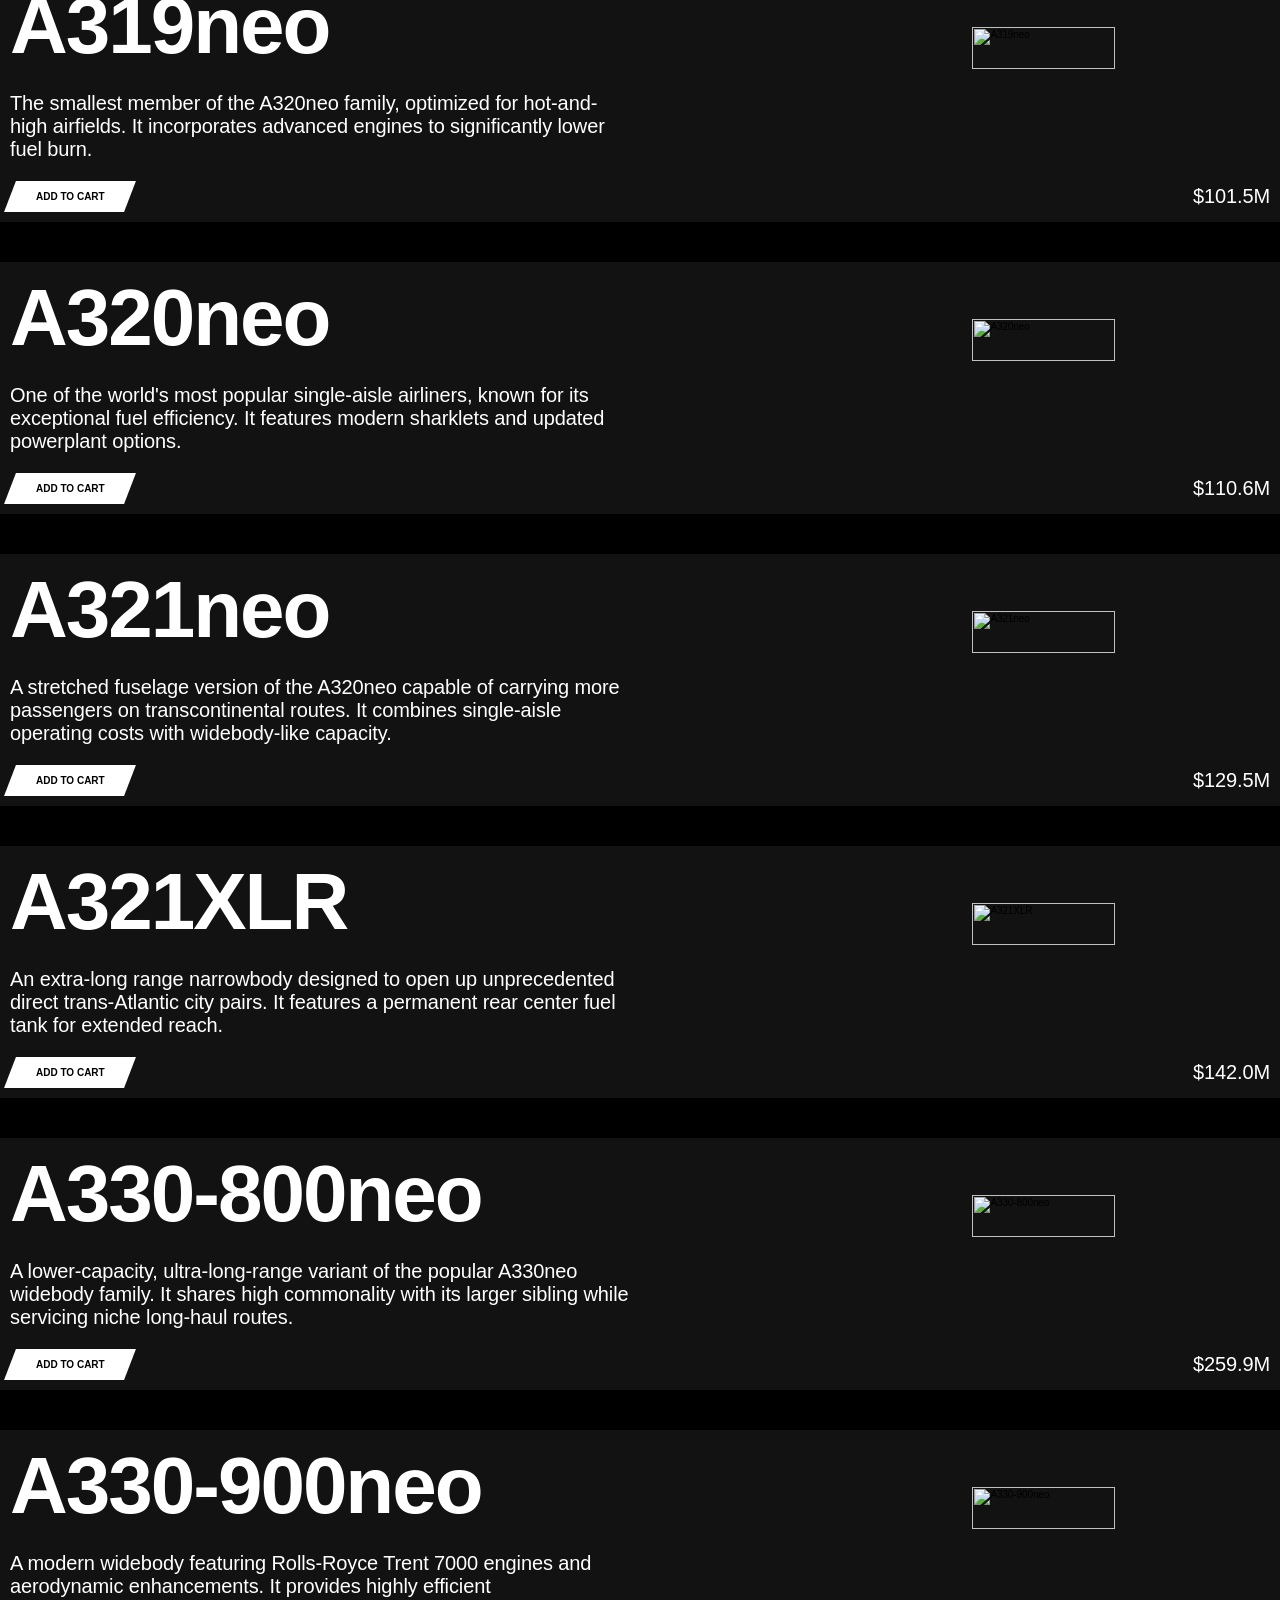
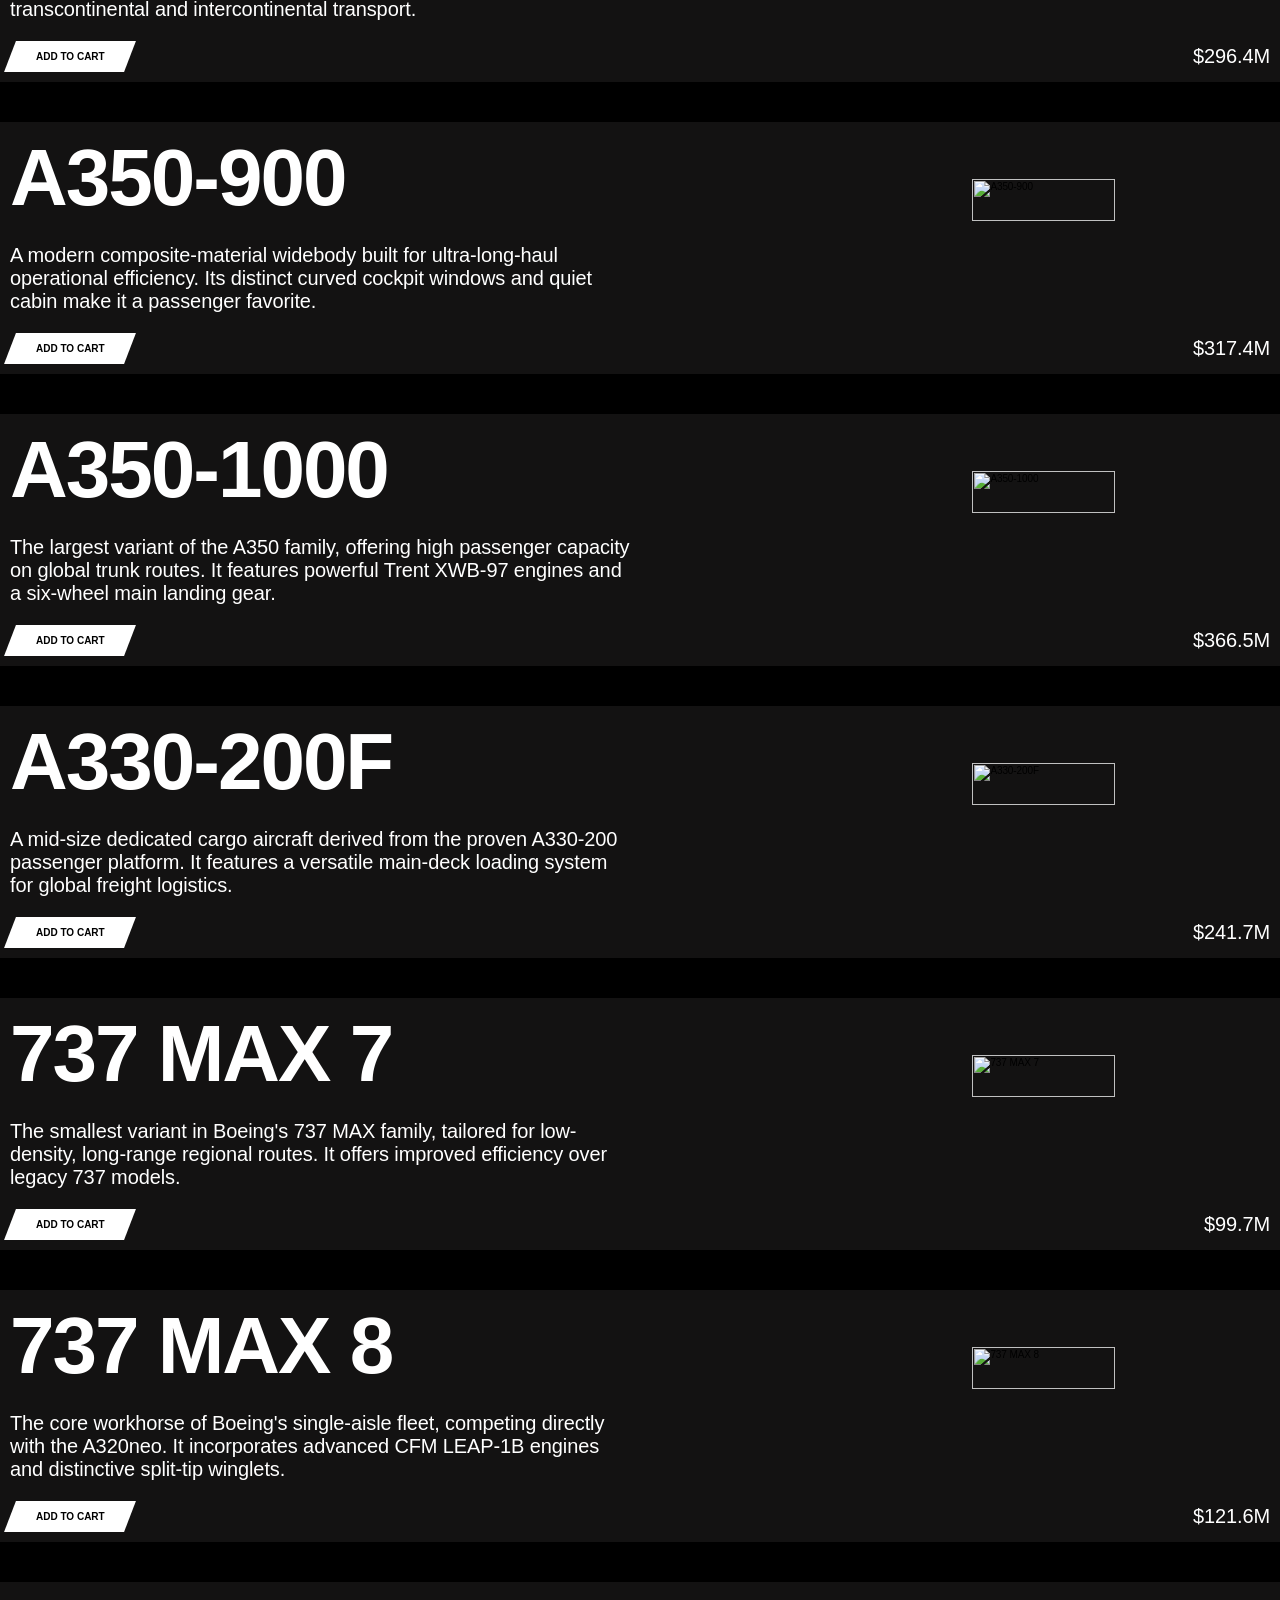
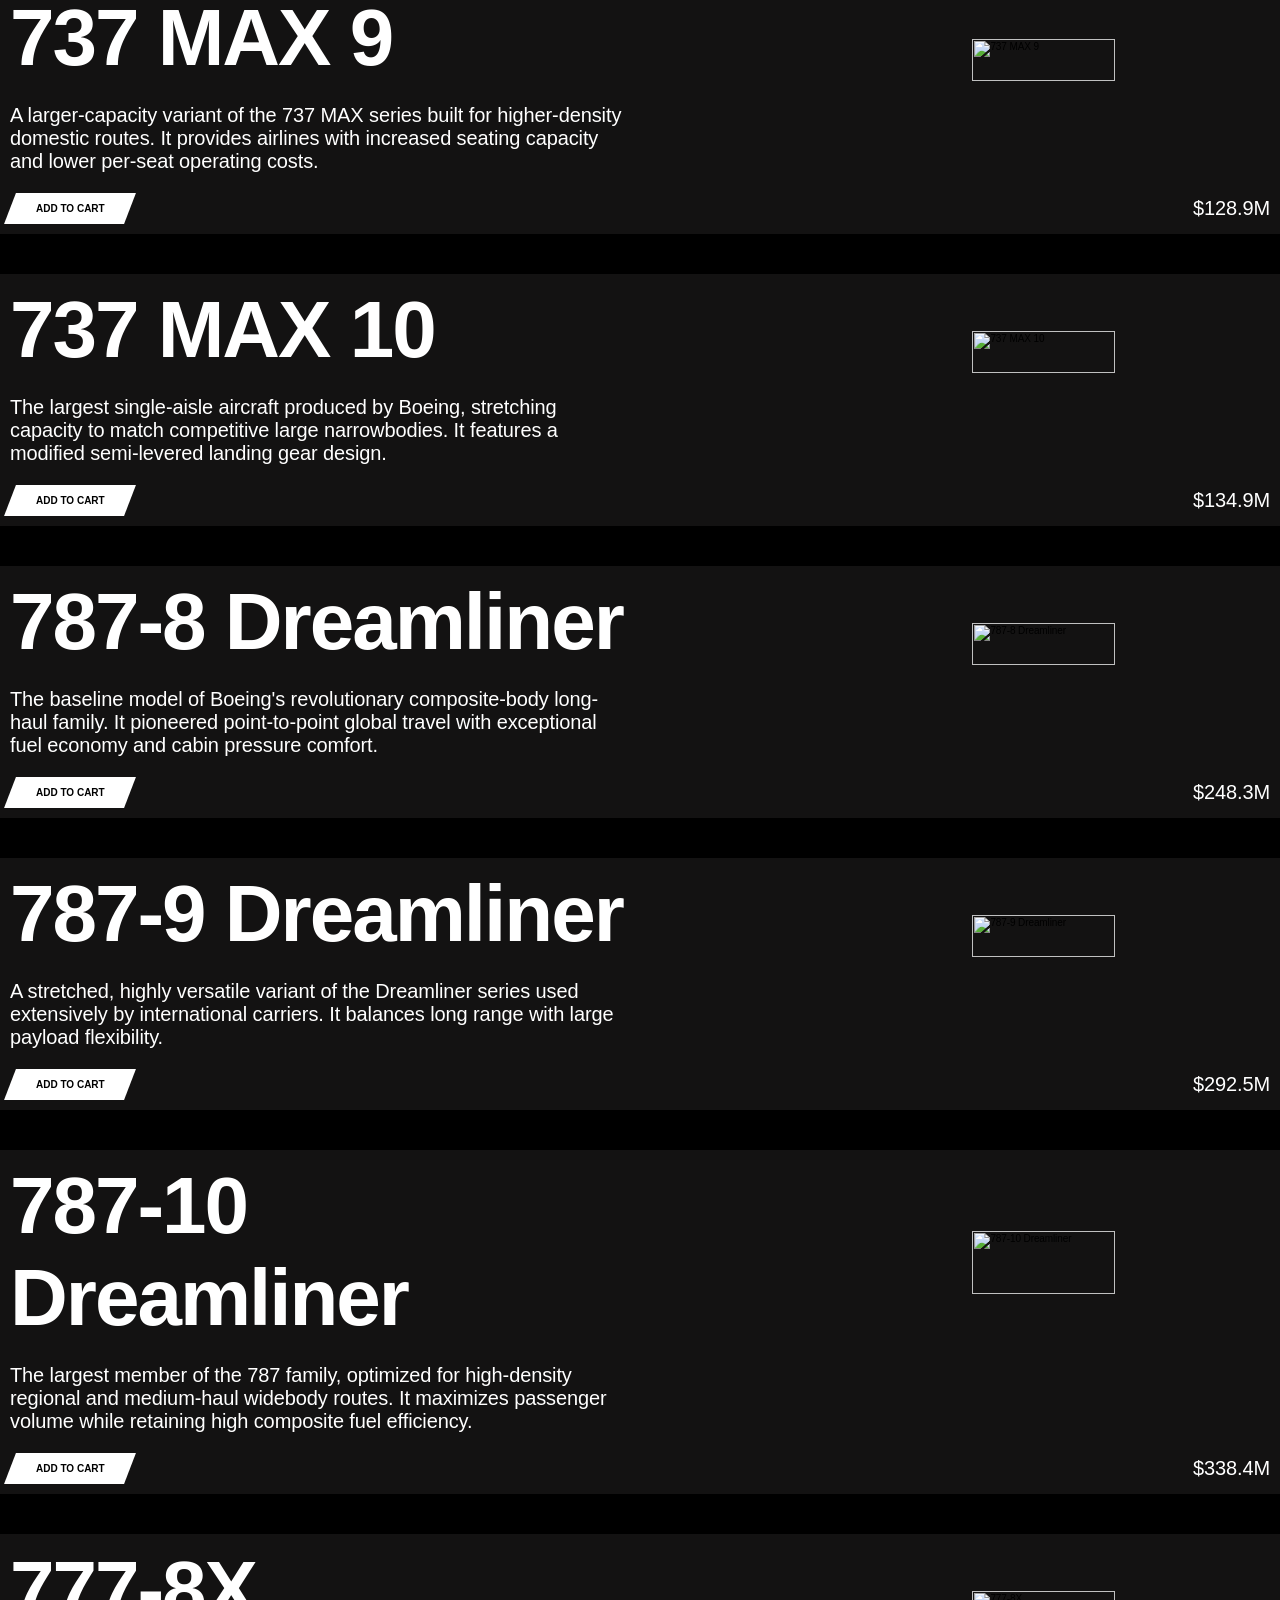
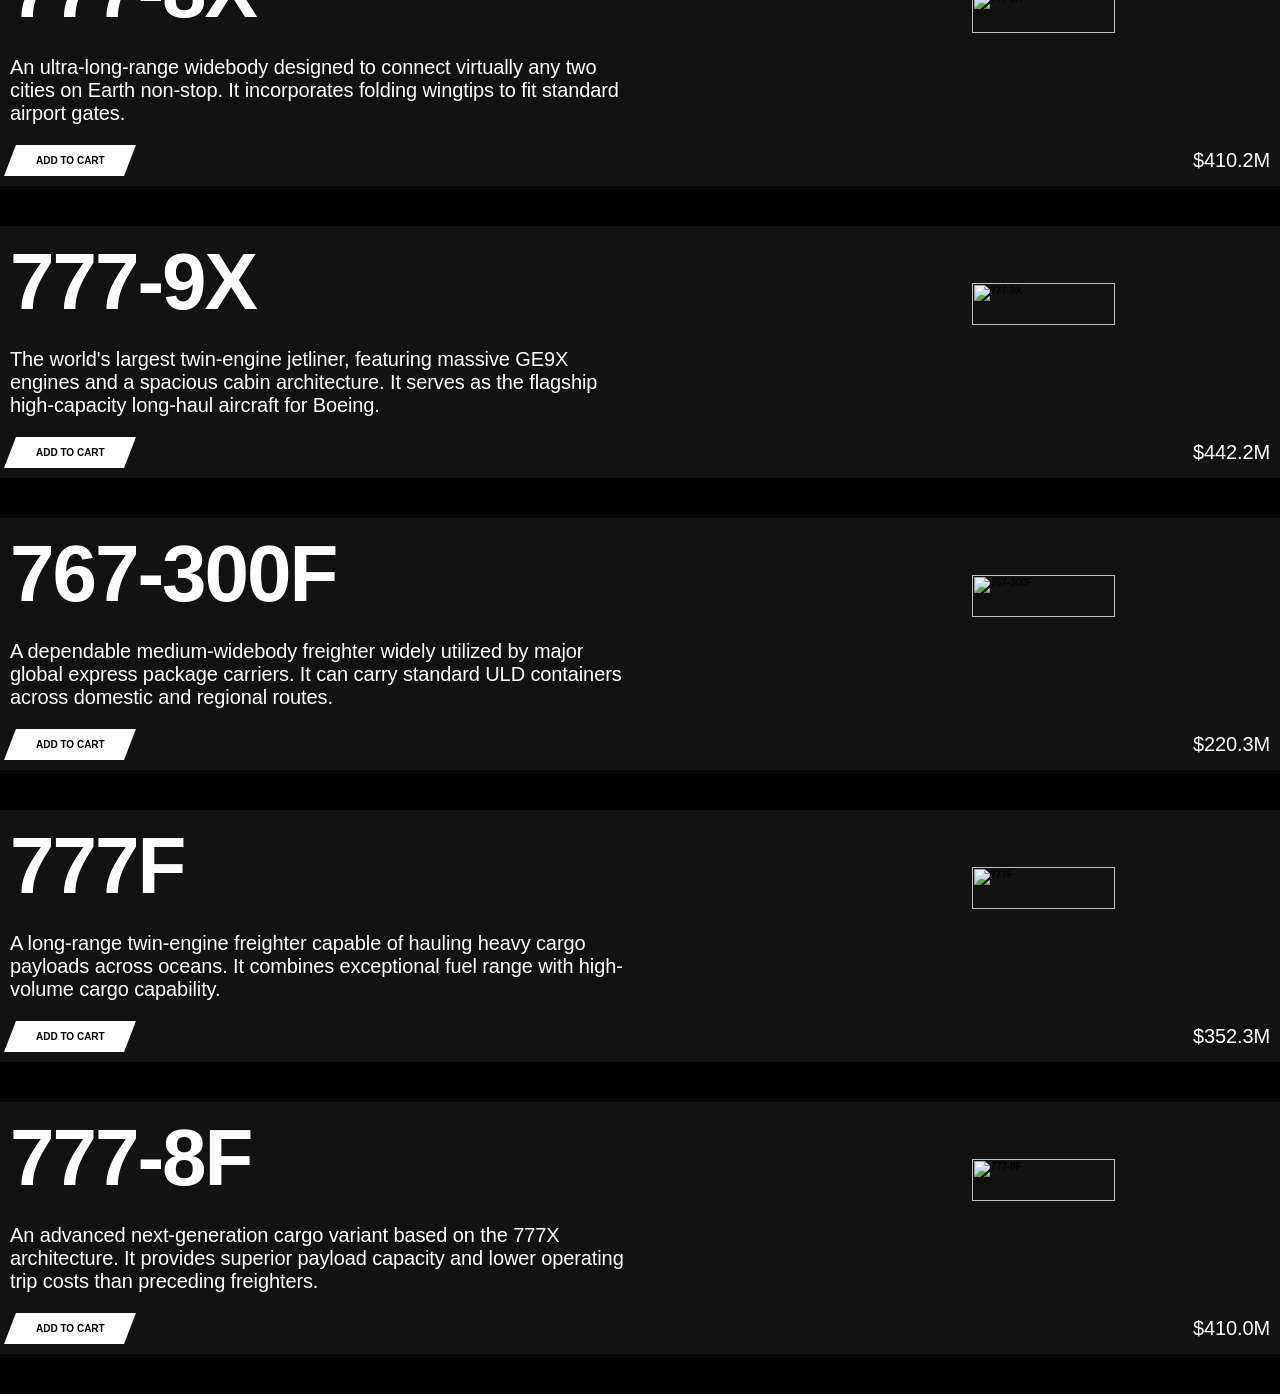
==== commit cb41e47e: "woah" ====
--- a/index.html
+++ b/index.html
@@ -13,23 +13,25 @@
     <a href="#airbus">AIRBUS</a>    
     <a href="#boeing">BOEING</a>
     </header>
-   <div class="main-content">
-    <div class="ABOUT">
-        <h1>PLANE.</h1>
-        <p>At PLANE, we elevate the experience of buying and selling aircraft. 
-           Founded by dedicated aviators, our team connects pilots, flight schools, 
-           and private owners with top-tier general and commercial aviation aircraft. 
-           Whether you are searching for your first trainer or scaling a fleet, 
-           PLANE delivers transparent guidance, rigorous pre-purchase inspections, 
-           and seamless service from initial inquiry to final touchdown.</p>
-    </div>
-    
-    <div class="Top">
-        <video autoplay loop muted>
-            <source src="plane.mp4" type="video/mp4">
-            Your browser does not support the video tag.
-        </video>
-    </div>
+<div class="main-content" id="about">
+  <div class="ABOUT">
+    <h1>PLANE.</h1>
+    <p>
+      At PLANE, we elevate the experience of buying and selling aircraft.
+      Founded by dedicated aviators, our team connects pilots, flight schools,
+      and private owners with top-tier general and commercial aviation
+      aircraft. Whether you are searching for your first trainer or scaling a
+      fleet, PLANE delivers transparent guidance, rigorous pre-purchase
+      inspections, and seamless service from initial inquiry to final touchdown.
+    </p>
+  </div>
+
+  <div class="Top">
+    <video autoplay loop muted>
+      <source src="plane.mp4" type="video/mp4">
+      Your browser does not support the video tag.
+    </video>
+  </div>
 </div>
 <div class="container">
 <!-- <div class="card">
--- a/style.css
+++ b/style.css
@@ -1,9 +1,14 @@
-html, body, *{
-    font-size: 10px;
-    box-sizing: border-box;
-    margin: 0;
-    padding: 0;
-    
+html,
+body,
+* {
+  font-size: 10px;
+  box-sizing: border-box;
+  margin: 0;
+  padding: 0;
+}
+
+html {
+  scroll-behavior: smooth;
 }
 body::-webkit-scrollbar {
   display: none;
@@ -97,22 +102,28 @@
 }
 
 
-
 .card {
-    display: grid;
-    grid-template-columns: 1fr 1fr; /* Two equal columns: Left for text, Right for image */
-    grid-template-rows: auto auto;    /* Rows for h2 and p */
-    align-items: center;
-    padding: 1rem;
-    background-color: #131212;
-    width: 100vw;
-    margin: 4rem auto;
-    gap: 2rem;
-     transition: transform 1s cubic-bezier(0.16, 1, 0.3, 1),
-              background-color 1s ease,
-              border-color 1s ease,
-              box-shadow 1s ease,
-              color 1s ease; /* Added for smooth text transition */
+  display: grid;
+  grid-template-columns: 1fr 1fr;
+  grid-template-rows: auto auto;
+  align-items: center;
+  padding: 1rem;
+  background-color: #131212;
+  width: 100%;
+  box-sizing: border-box;
+  margin: 4rem auto;
+  gap: 2rem;
+  transition: transform 1s cubic-bezier(0.16, 1, 0.3, 1),
+    background-color 1s ease,
+    border-color 1s ease,
+    box-shadow 1s ease,
+    color 1s ease;
+}
+
+#about,
+#airbus,
+#boeing {
+  scroll-margin-top: 2rem;
 }
 
 .card h2 {
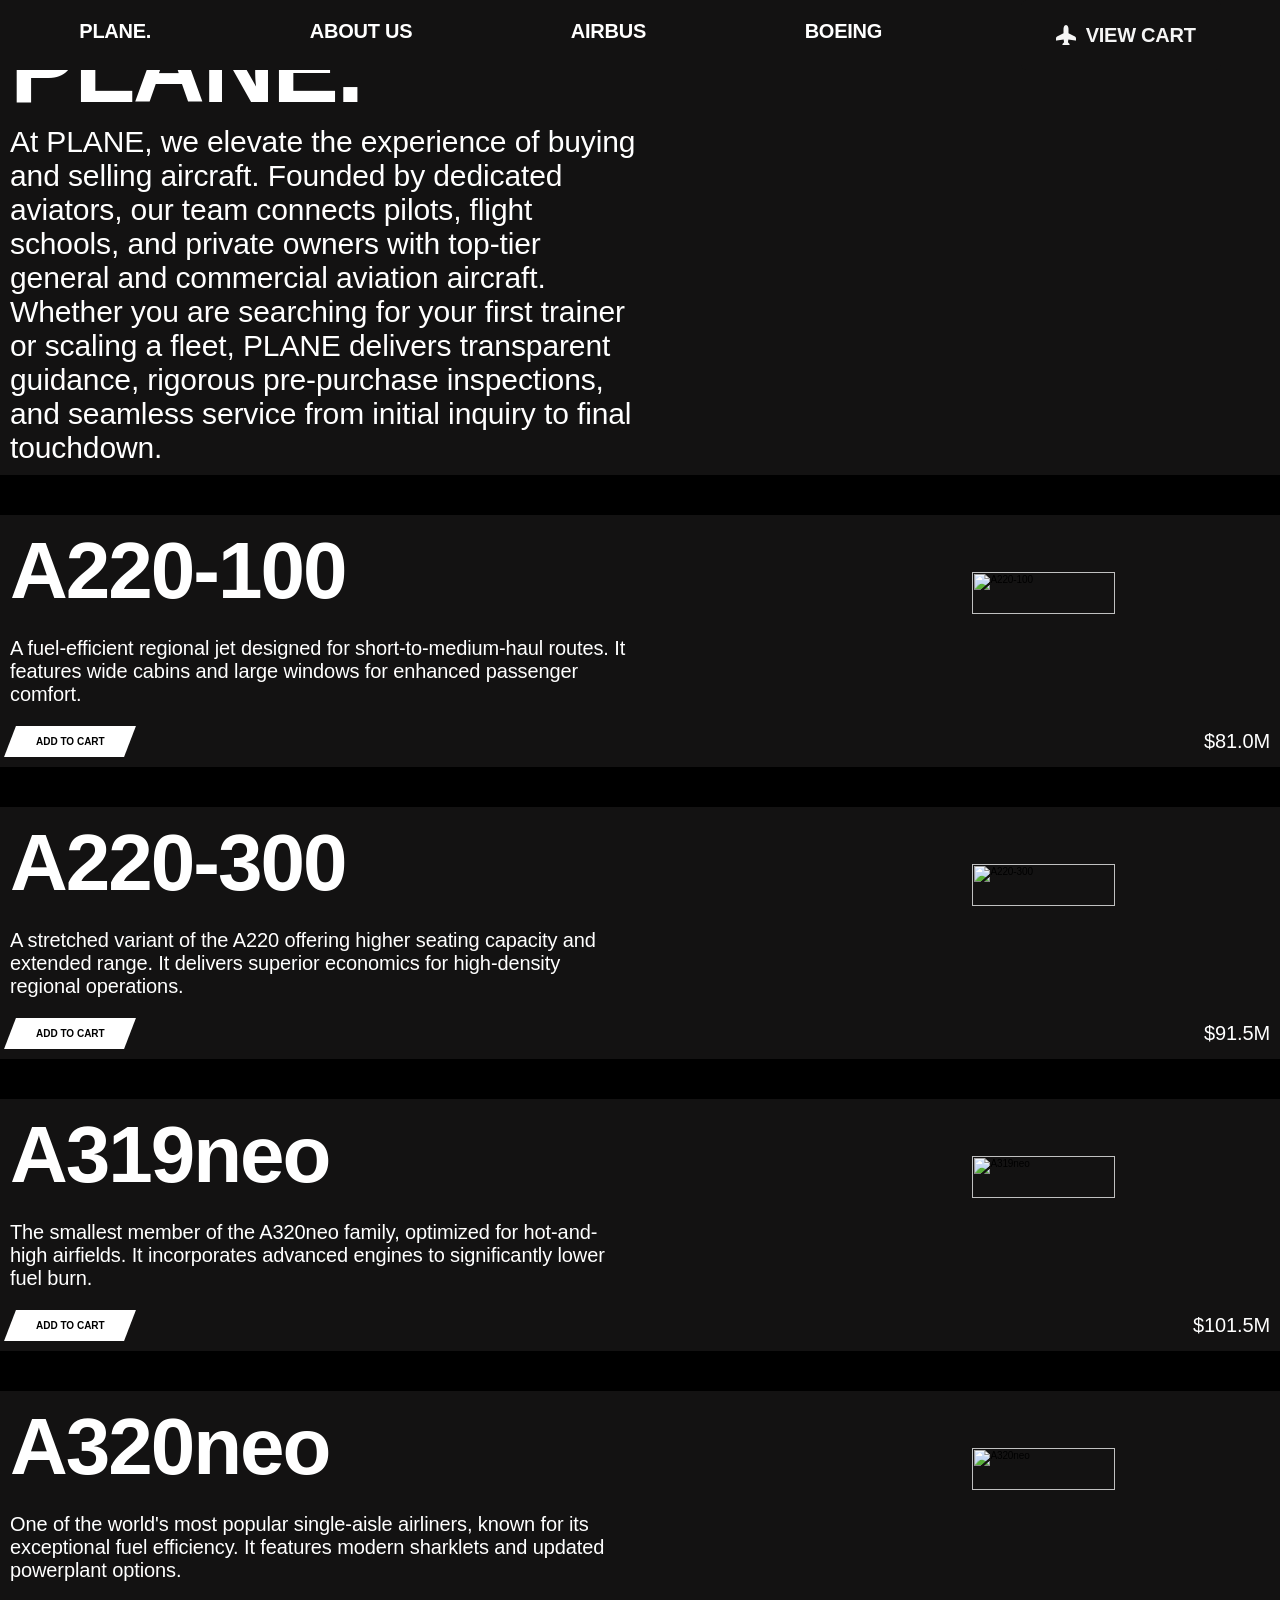
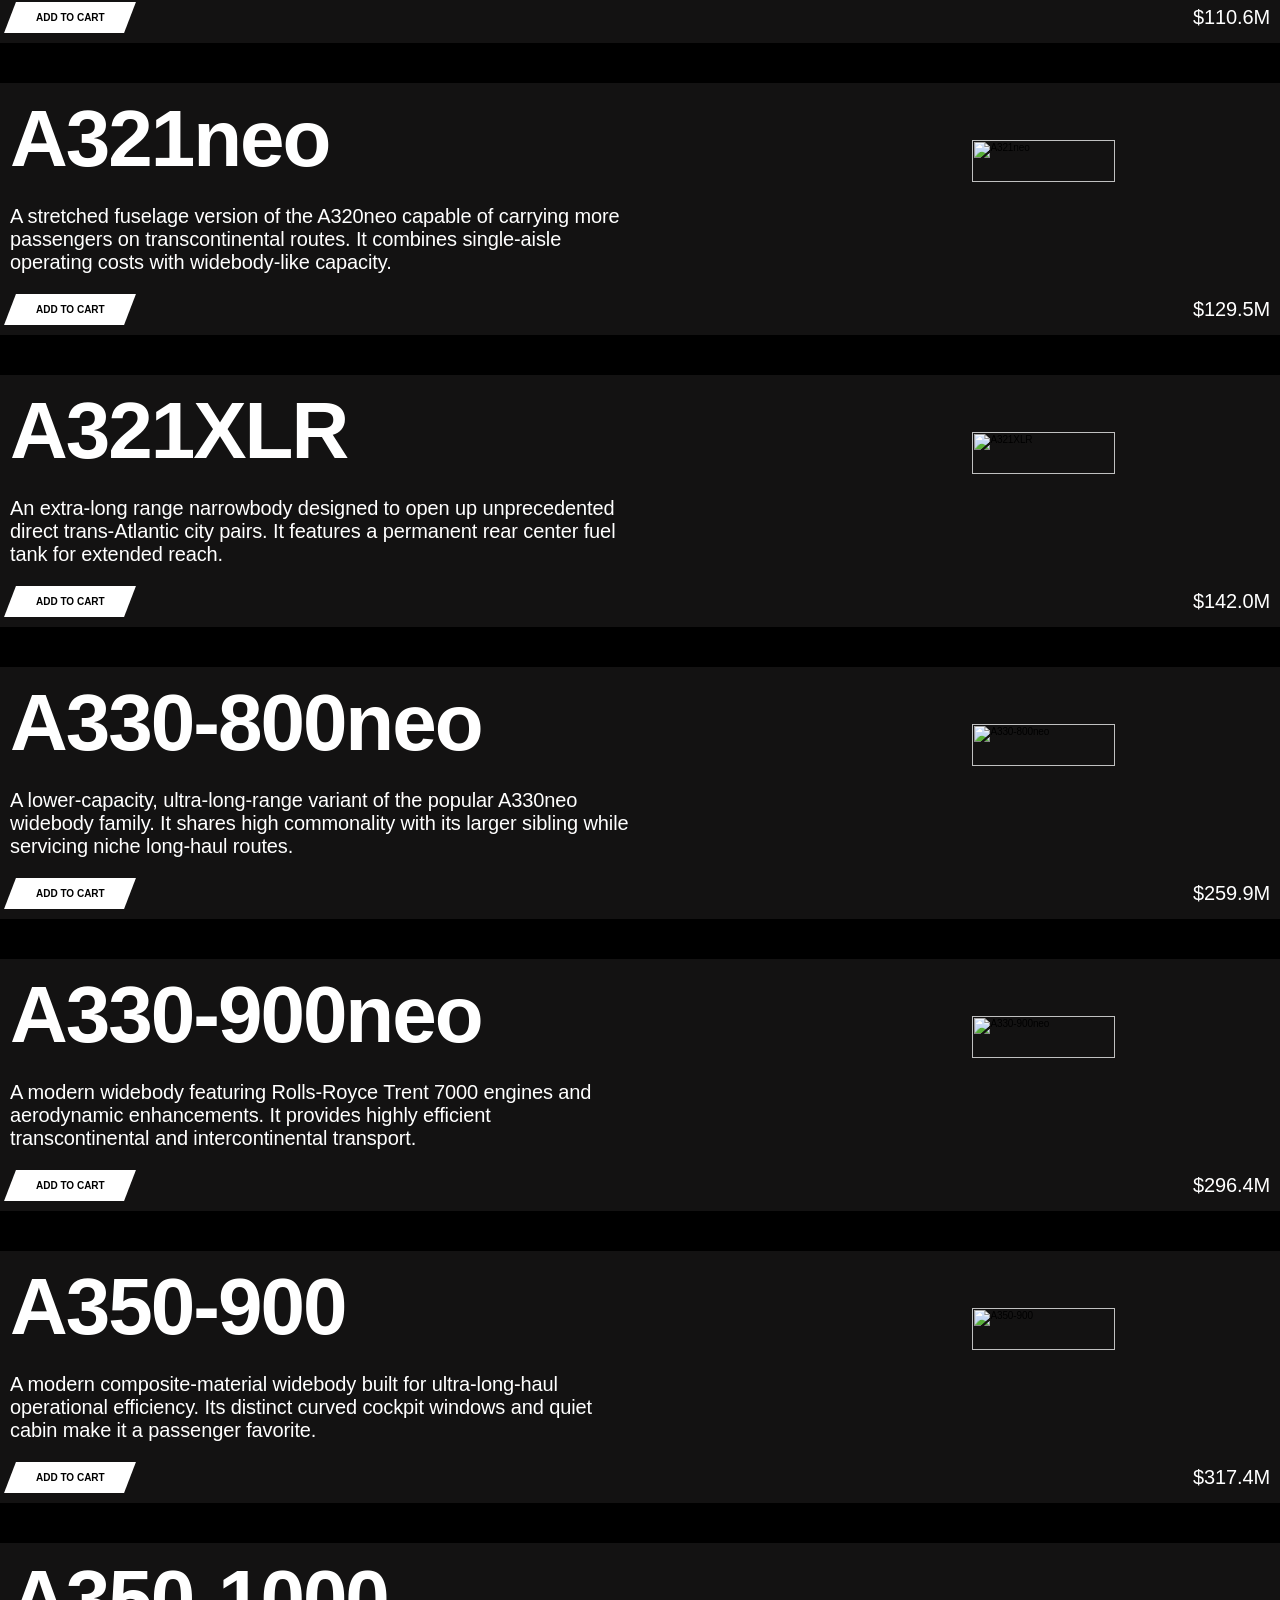
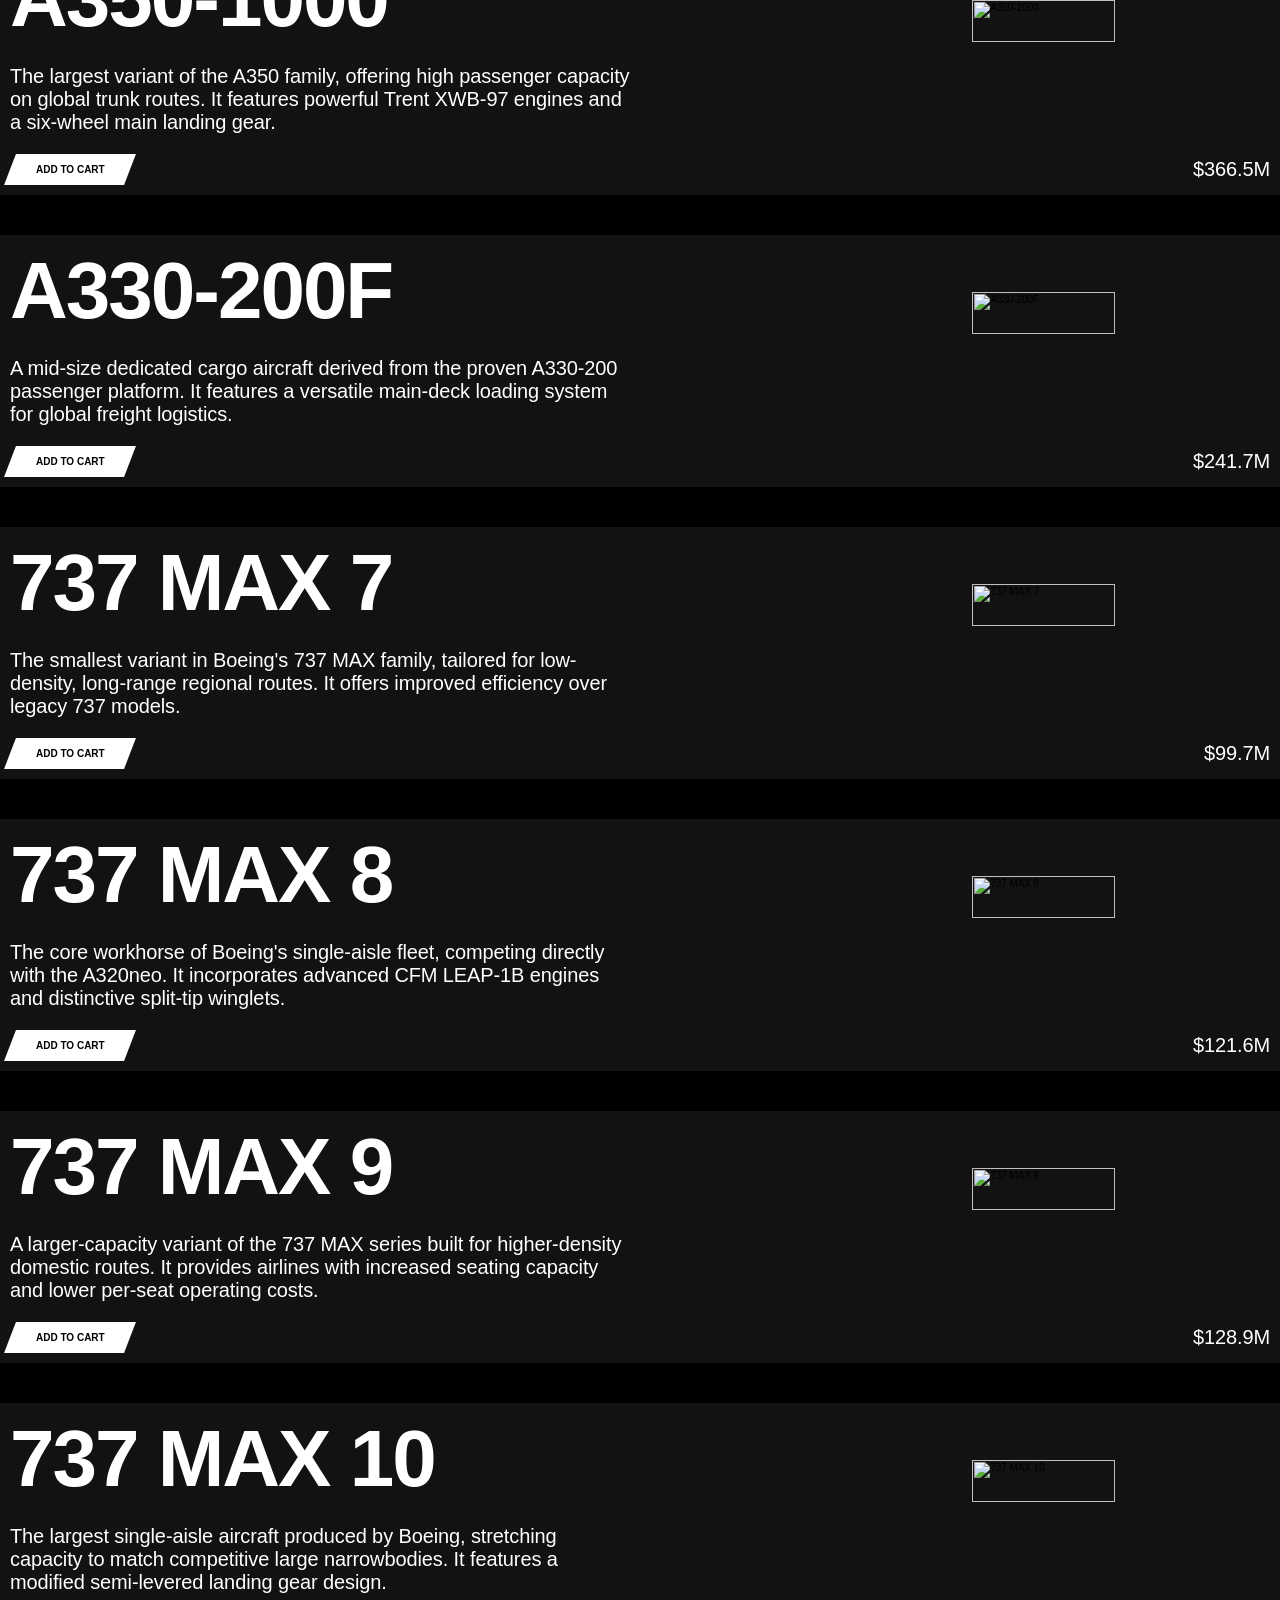
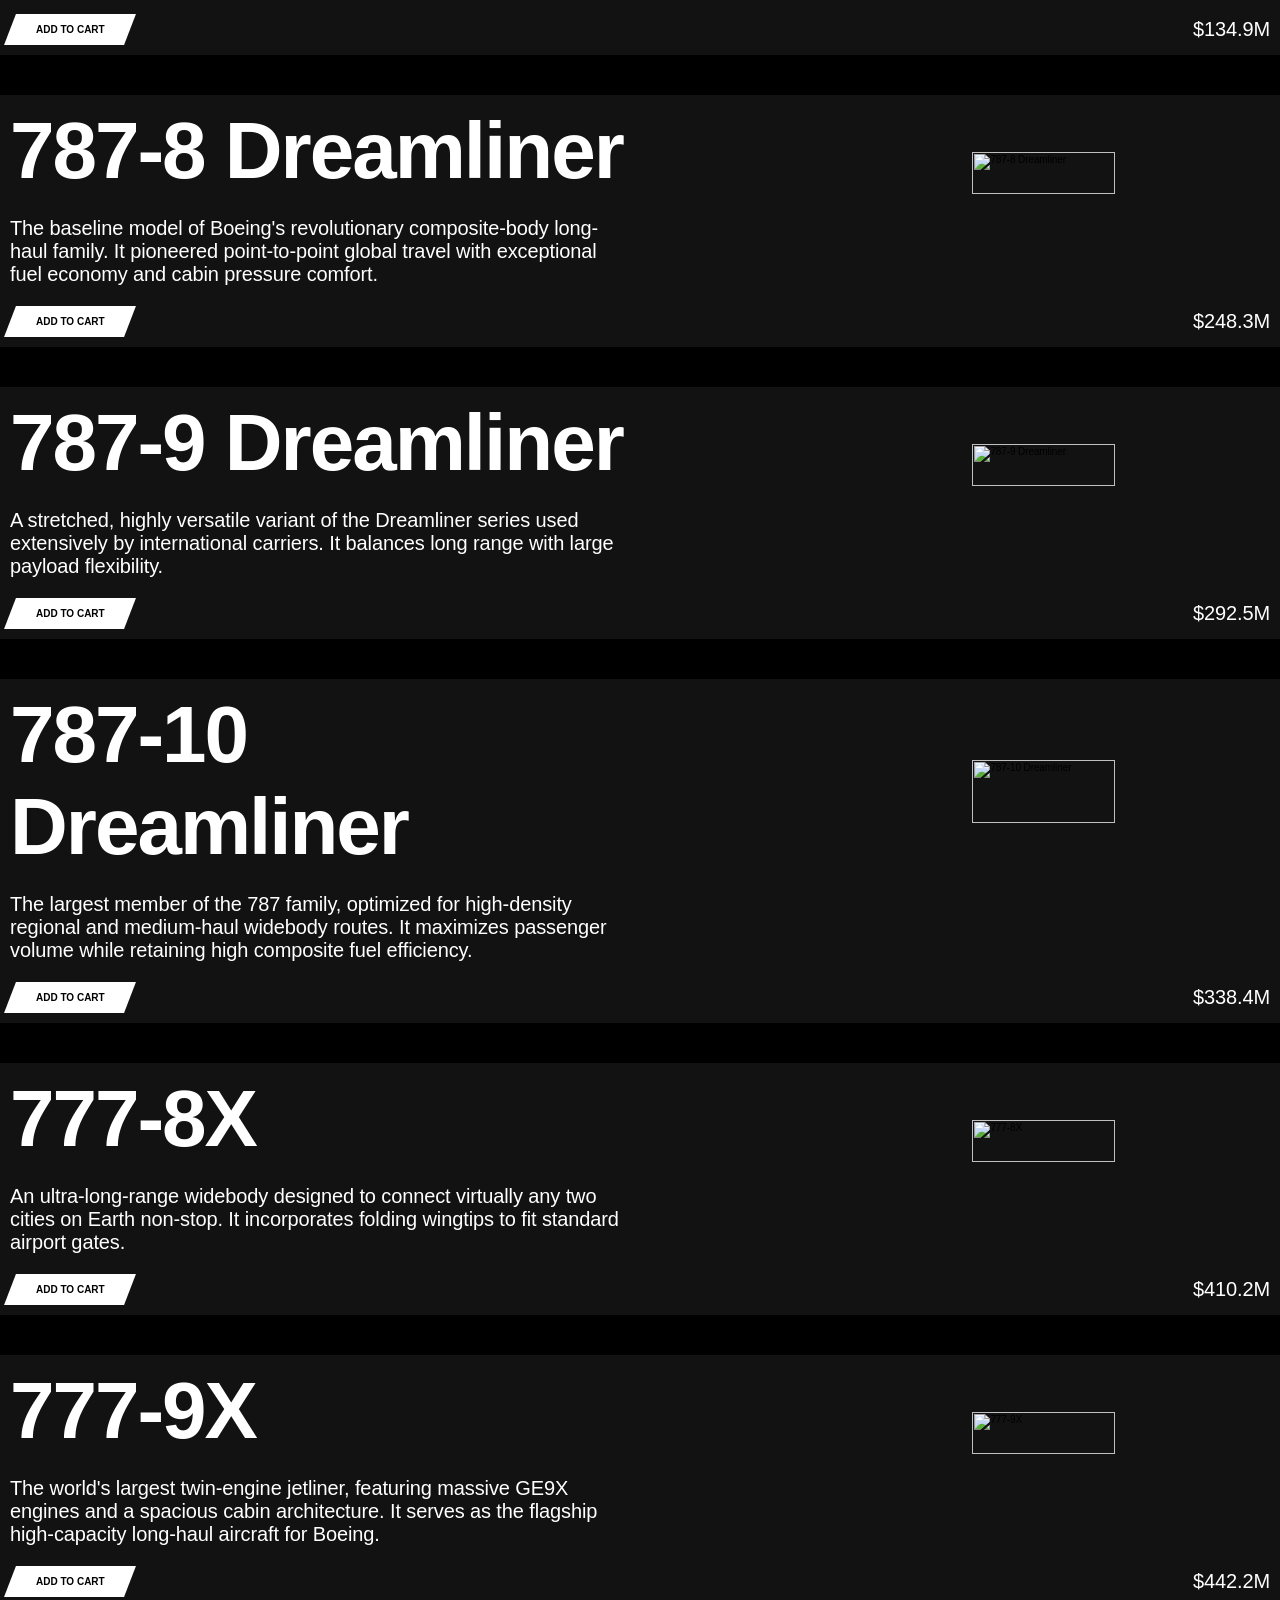
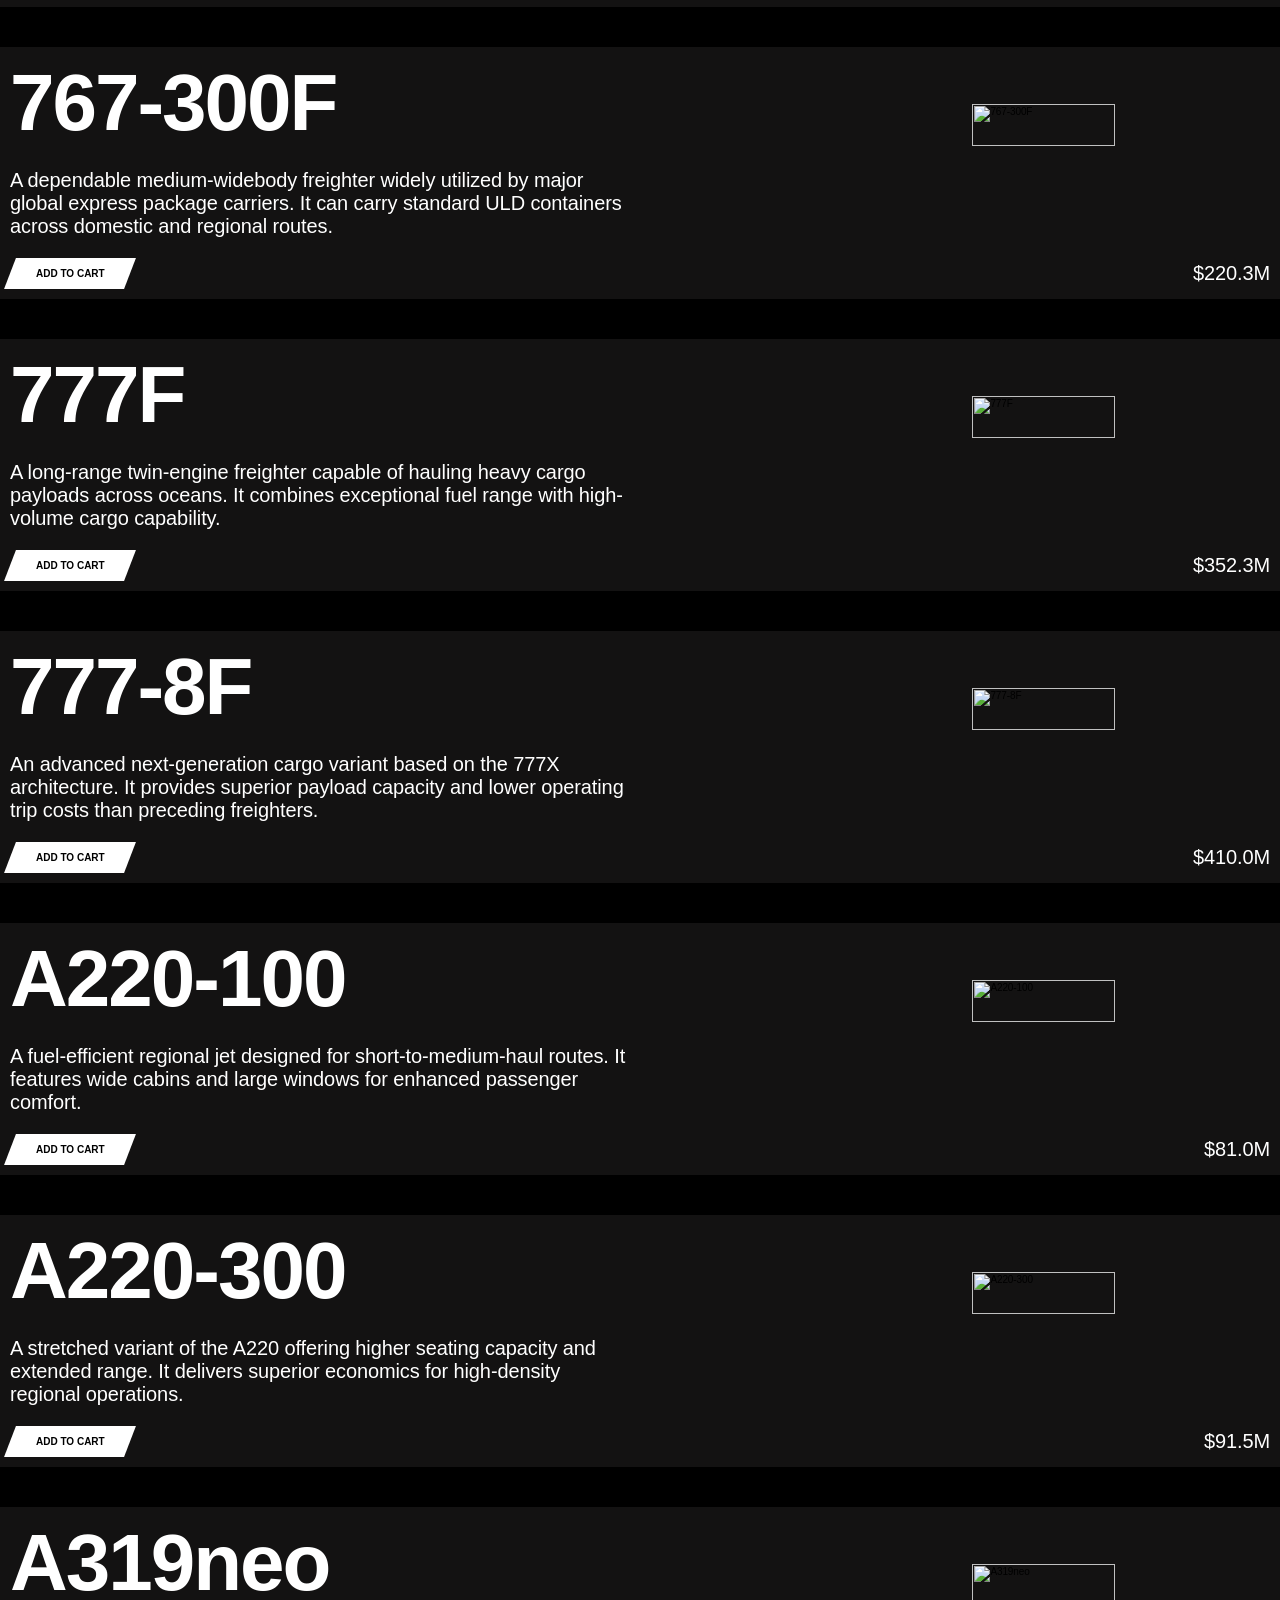
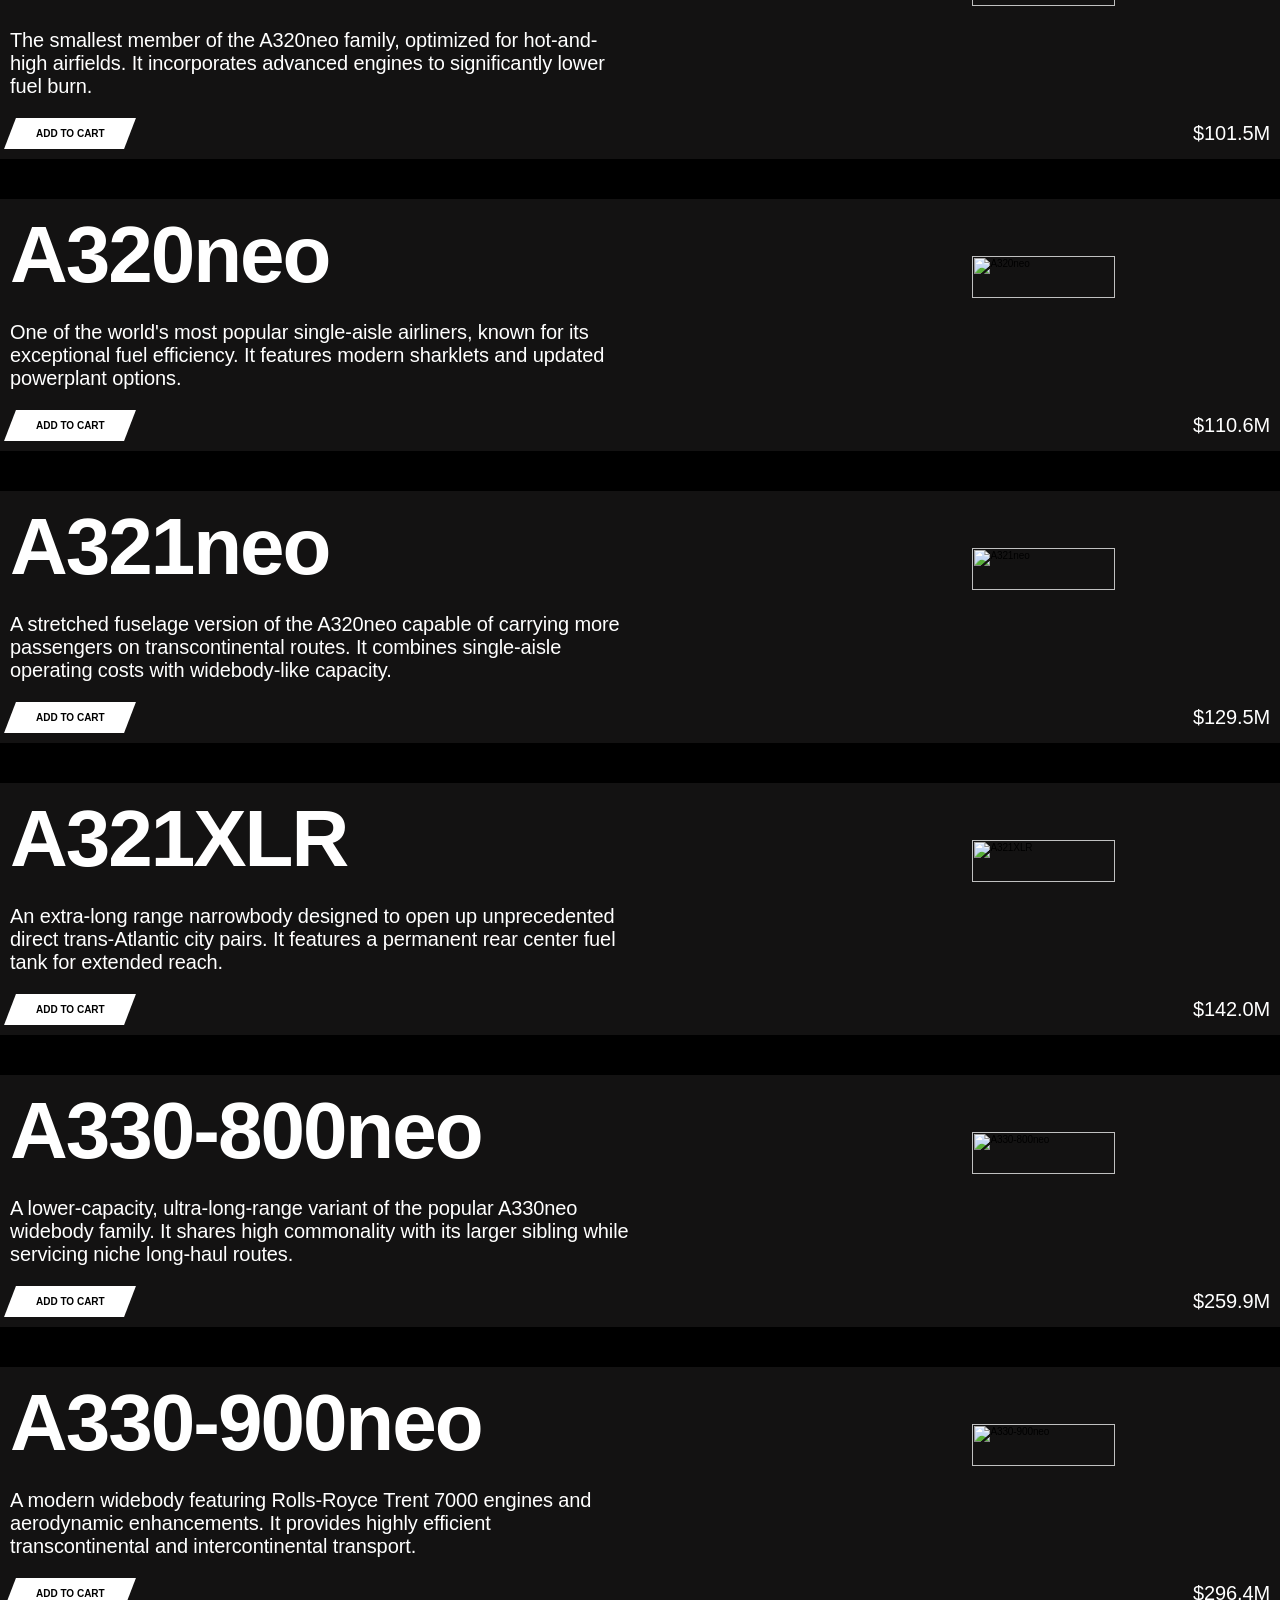
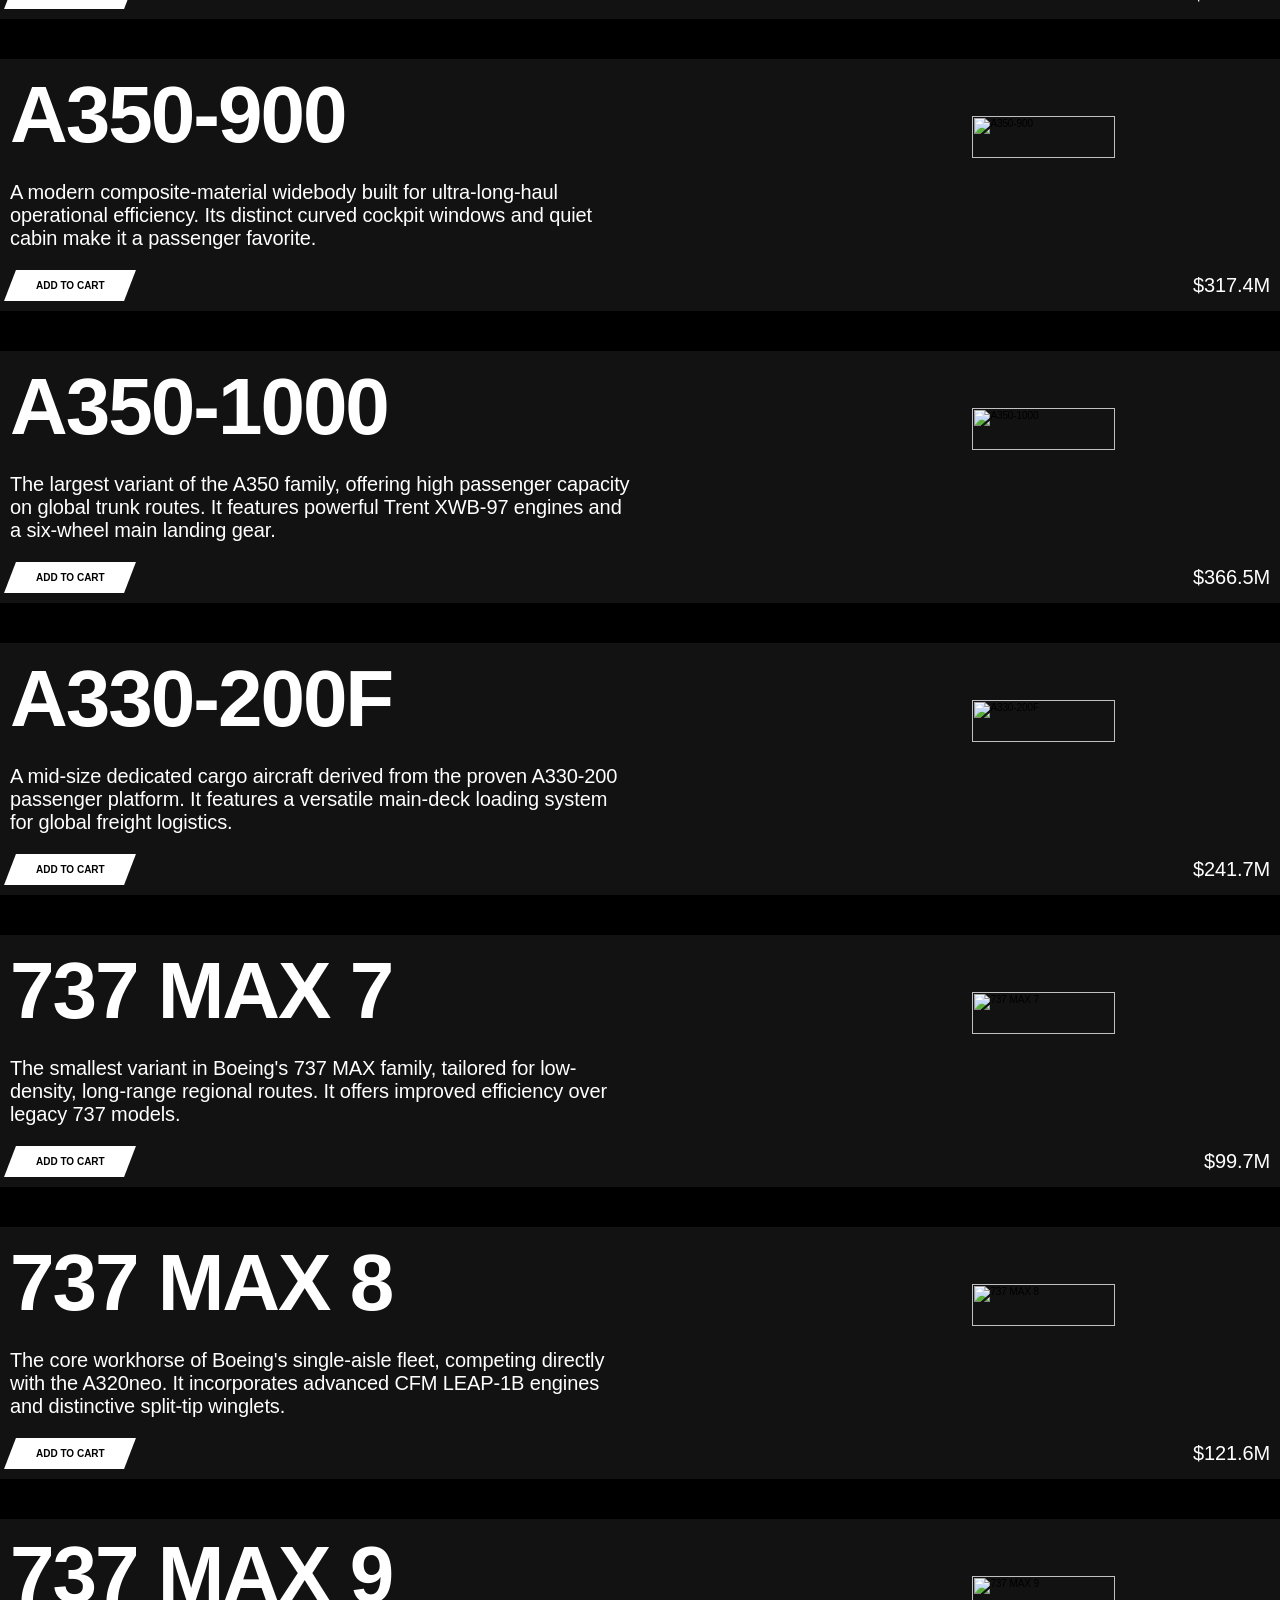
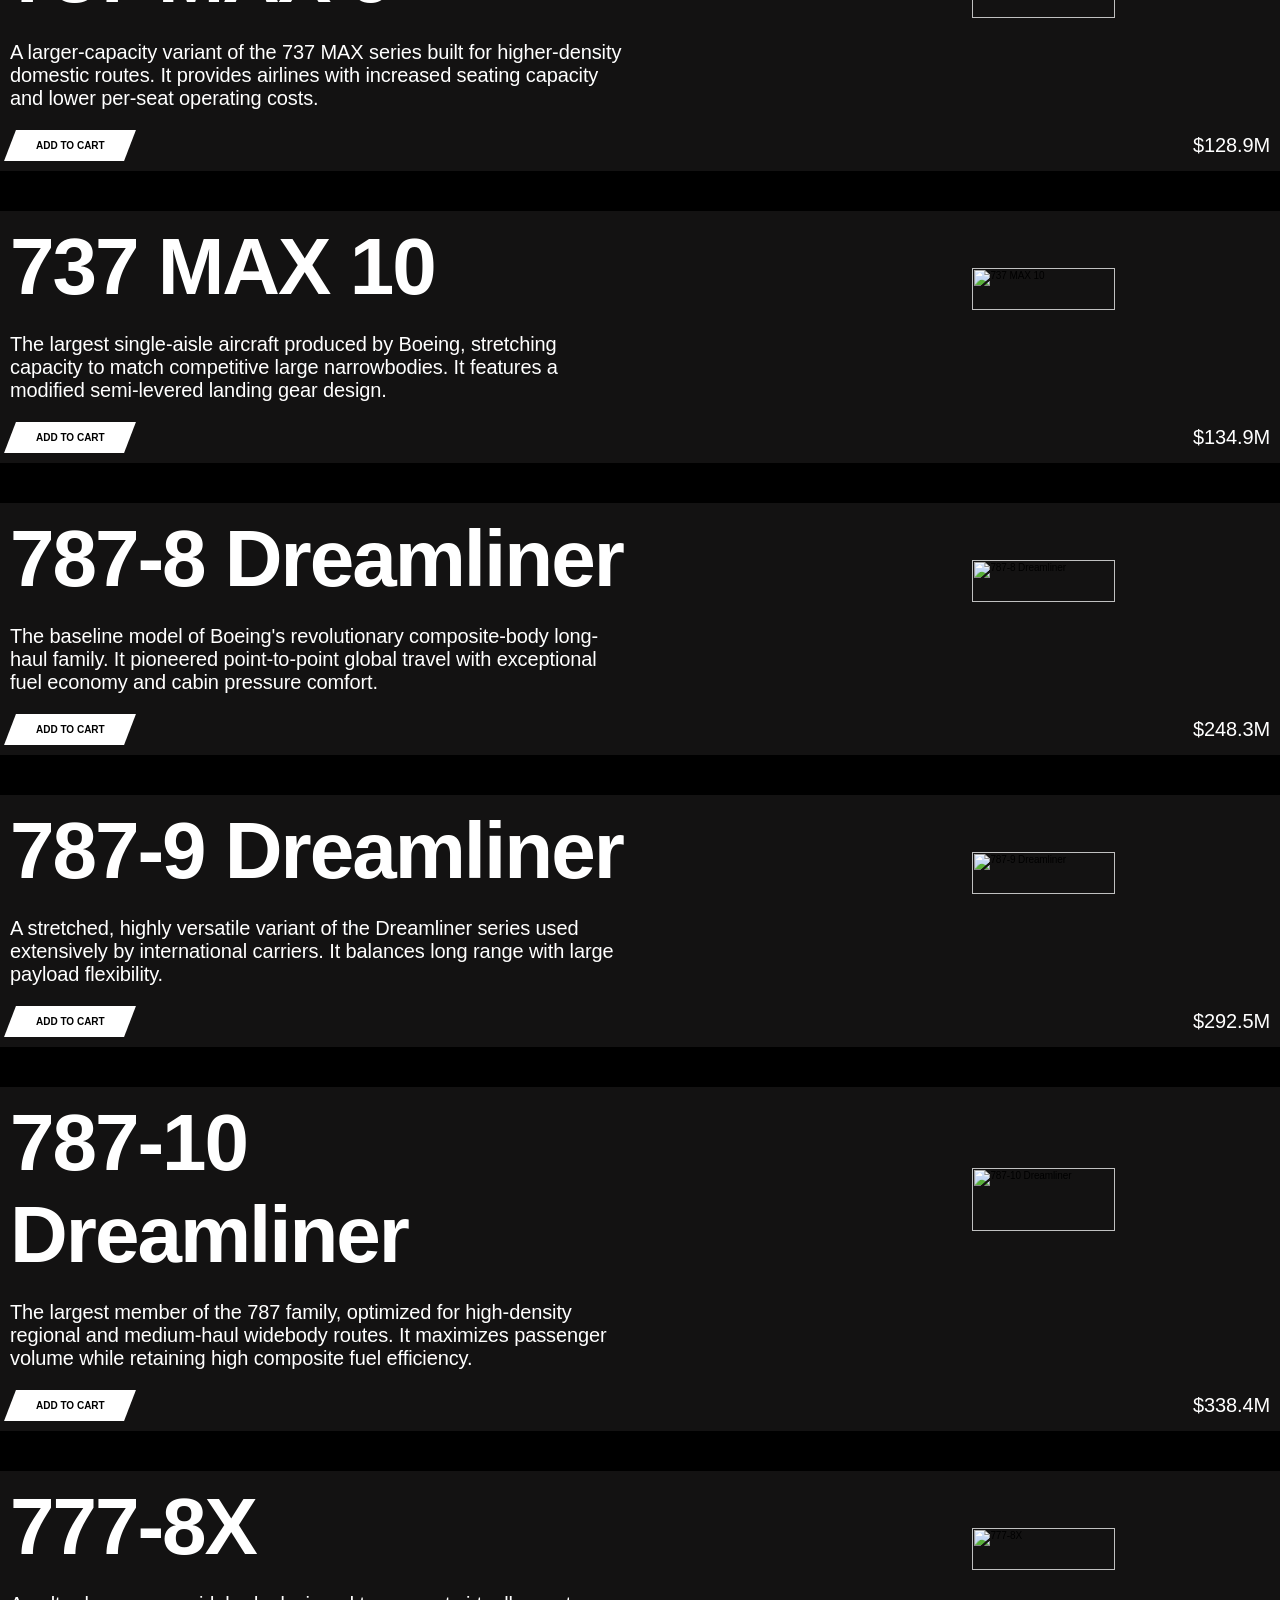
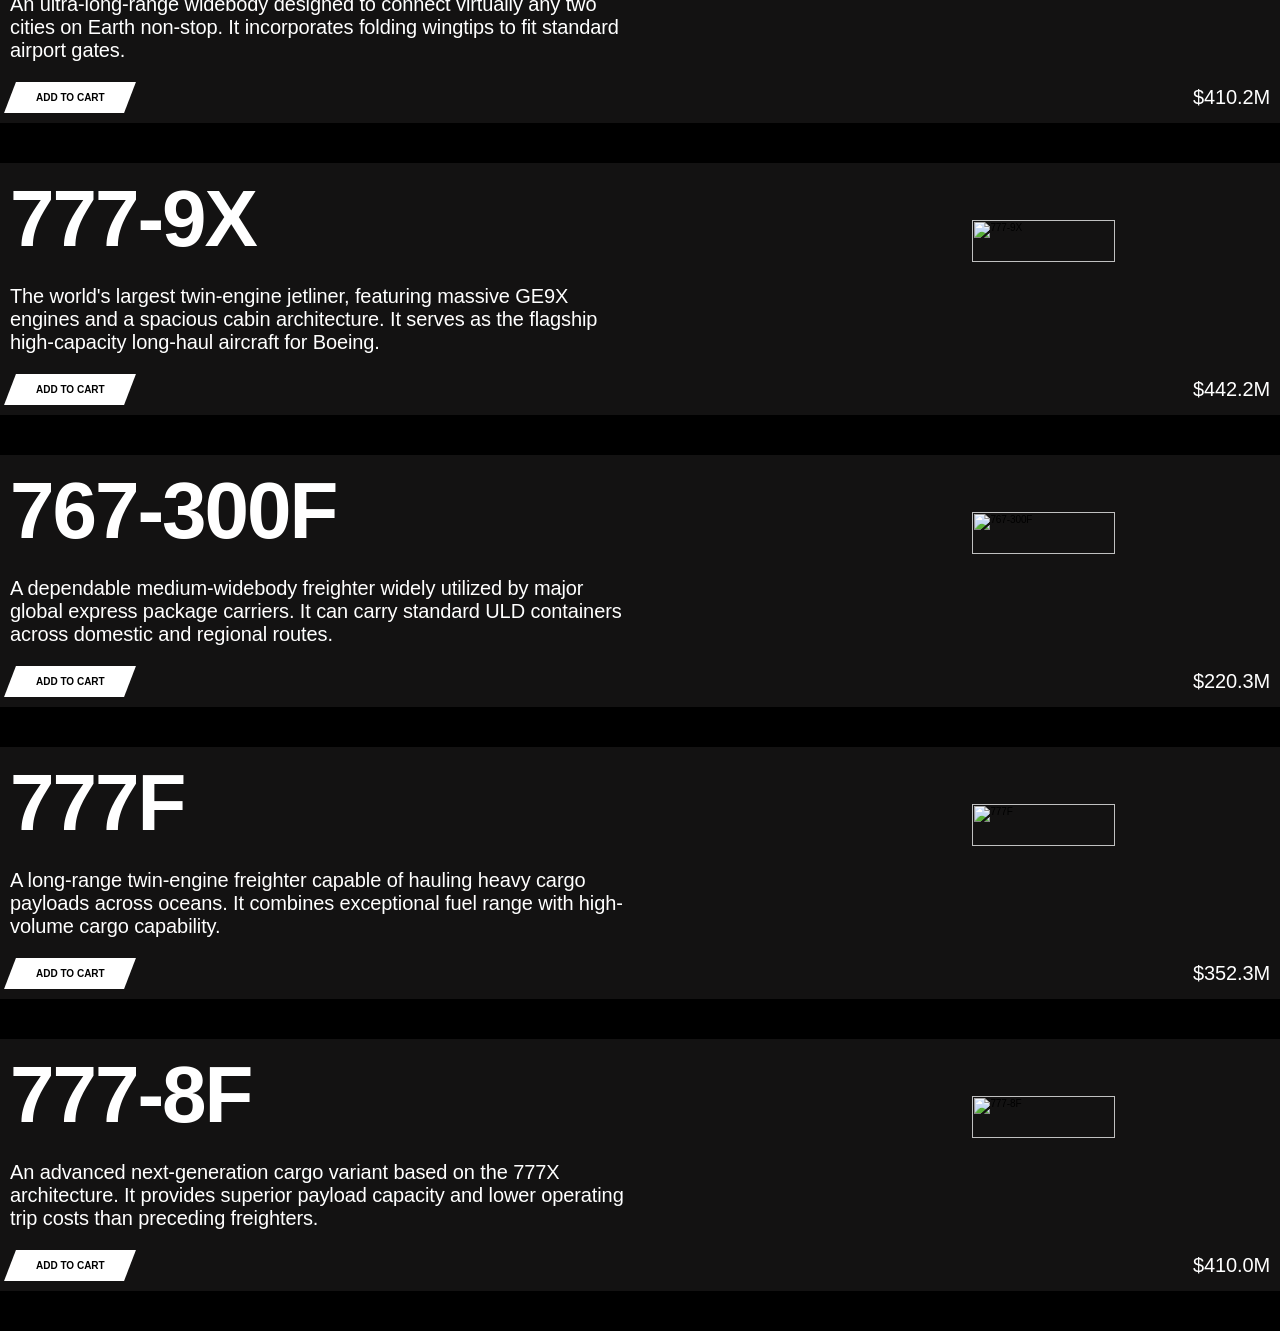
==== commit 5c6f780d: "456" ====
--- a/index.html
+++ b/index.html
@@ -12,6 +12,15 @@
     <a href="#about">ABOUT US</a>
     <a href="#airbus">AIRBUS</a>    
     <a href="#boeing">BOEING</a>
+    <!-- From Uiverse.io by JaydipPrajapati1910 --> 
+    <button class="cart">
+        <span class="icon">
+        <svg xmlns="http://www.w3.org/2000/svg" width="20" height="24" fill="currentColor" class="bi bi-airplane-fill" viewBox="0 0 16 16">
+        <path d="M6.428 1.151C6.708.591 7.213 0 8 0s1.292.592 1.572 1.151C9.861 1.73 10 2.431 10 3v3.691l5.17 2.585a1.5 1.5 0 0 1 .83 1.342V12a.5.5 0 0 1-.582.493l-5.507-.918-.375 2.253 1.318 1.318A.5.5 0 0 1 10.5 16h-5a.5.5 0 0 1-.354-.854l1.319-1.318-.376-2.253-5.507.918A.5.5 0 0 1 0 12v-1.382a1.5 1.5 0 0 1 .83-1.342L6 6.691V3c0-.568.14-1.271.428-1.849Z"></path>
+      </svg>
+      </span>
+        <span class="text">VIEW CART</span>
+    </button>
     </header>
 <div class="main-content" id="about">
   <div class="ABOUT">
--- a/style.css
+++ b/style.css
@@ -25,10 +25,15 @@
   letter-spacing: -0.025em; /* Match Anduril's display typography density */
 }
 header{
-    margin: 0;
-    display: flex;
-    justify-content: space-around;
-    background-color: #131212;
+  margin: 0;
+  display: flex;
+  justify-content: space-around;
+  background-color: #131212;
+  position: fixed;
+  top: 0;
+  left: 0;
+  width: 100%;
+  z-index: 1000;
 }
 header a {
     text-decoration: none;
@@ -59,7 +64,8 @@
 }
 
 .ABOUT {
-    width: 50%;
+  width: 50%;
+   /* Keeps the header layered above other page content */
 }
 
 .Top {
@@ -71,6 +77,61 @@
     height: auto;
     display: block;
    
+}
+
+/* From Uiverse.io by JaydipPrajapati1910 */ 
+.cart {
+  width: 200px;
+  height: 70px;
+  border-radius: 5px;
+  border: none;
+  padding: 1rem;
+  transition: all 0.5s ease-in-out;
+  font-size: 1rem;
+  font-family: 'Inter', -apple-system, BlinkMacSystemFont, 'Helvetica Neue', Helvetica, Arial, sans-serif;
+  font-weight: 700;
+  letter-spacing: -0.025em;
+  display: flex;
+  align-items: center;
+  background: #131212;
+  color: #f5f5f5;
+}
+
+.cart:hover {
+  box-shadow: 0 0 20px 0px #2e2e2e3a;
+  cursor: pointer;
+}
+
+.cart .icon {
+  position: absolute;
+  height: 40px;
+  width: 70px;
+  display: flex;
+  justify-content: center;
+  align-items: center;
+  transition: all 0.5s;
+}
+
+.cart .text {
+  font-size: 2rem;
+  transform: translateX(55px);
+}
+
+.cart:hover .icon {
+  width: 175px;
+}
+
+.cart:hover .text {
+  transition: all 0.5s;
+  opacity: 0;
+}
+
+.cart:focus {
+  outline: none;
+}
+
+.cart:active .icon {
+  transform: scale(0.85);
 }
 
 h1 {
